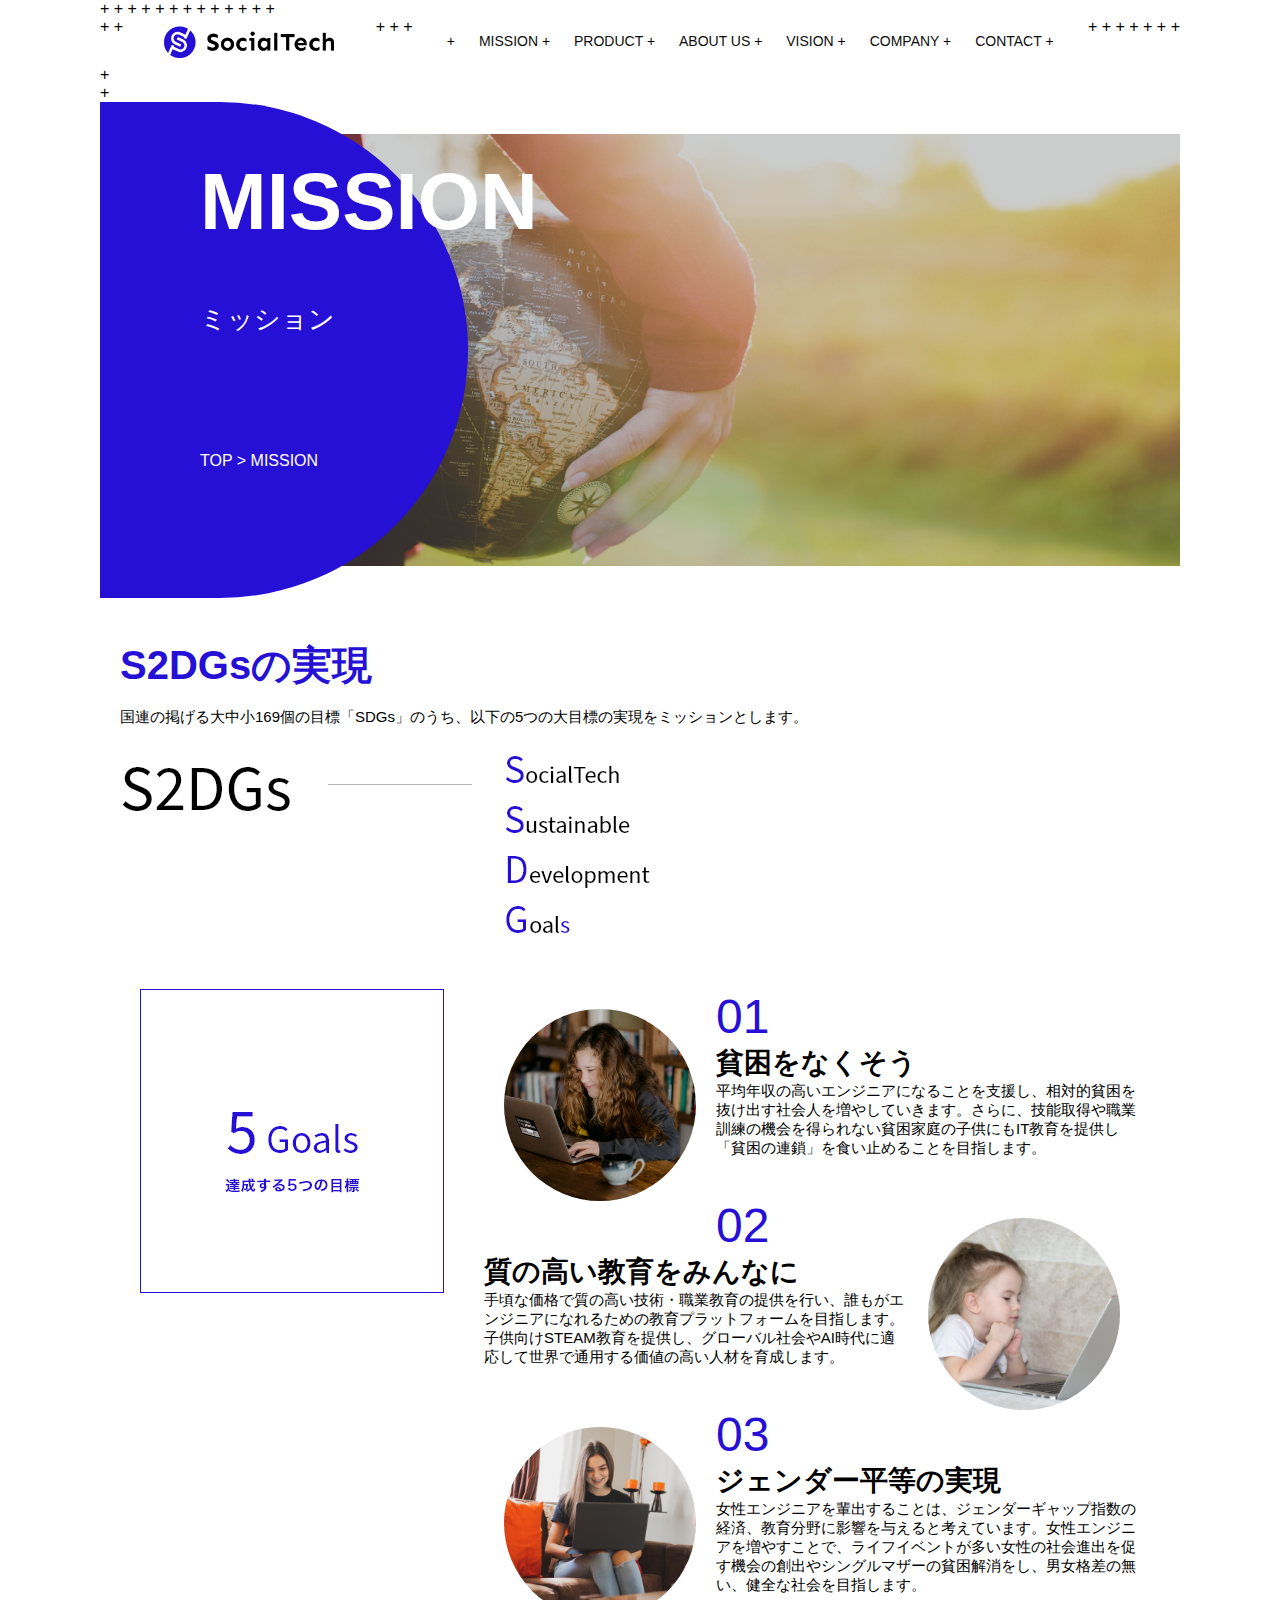
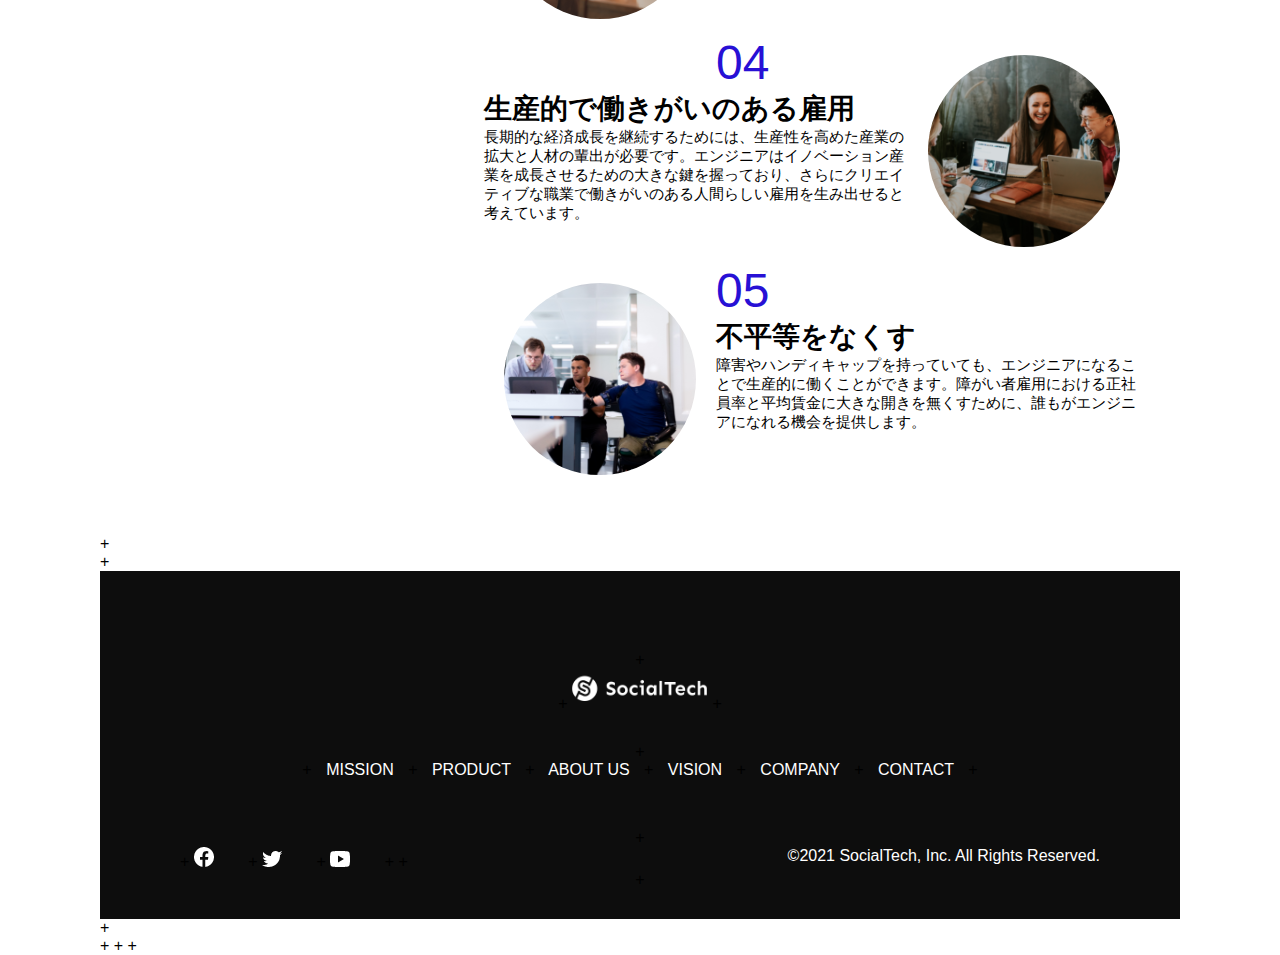
==== kadai_tutorial_output/socialtech/mission.html @ f146a535 "Add files via upload" ====
+ <!DOCTYPE html>
+ <html>
+ <head>
+   <title>SocialTech - MISSION ミッション -</title>
+   <meta charset="UTF-8">
+   <meta name="description" content="SocialTechが目指す5つの目標（S2DGs）を紹介します">
+   <meta name="viewport" content="width=device-width, initial-scale=1.0">
+   <link rel="stylesheet" href="style.css">
+ </head>
+
+ <body>
+   <!-- ヘッダー -->
+   <header>
+     <!-- ロゴ -->
+     <a href="index.html" id="logo"><img src="images/logo.png" alt="トップページに戻る"></a>
+ 
+     <!-- PC用ナビゲーション -->
+     <nav id="nav-pc">
+       <a href="mission.html">MISSION</a>
+       <a href="product.html">PRODUCT</a>
+       <a href="index.html#aboutus">ABOUT US</a>
+       <a href="index.html#vision">VISION</a>
+       <a href="index.html#company">COMPANY</a>
+       <a href="index.html#contact">CONTACT</a>
+     </nav>
+ 
+     <!-- スマホ用メニューボタン -->
+     <img id="menu-sp" src="images/button-menu.png" alt="ナビゲーションを開く" onclick="document.getElementById('nav-sp').style.display = 'block'">
+ 
+     <!-- スマホ用ナビゲーション -->
+     <nav id="nav-sp">
+       <img id="close" src="images/button-close.png" alt="ナビゲーションを閉じる" onclick="document.getElementById('nav-sp').style.display = 'none'">
+       <a id="logo-sp" href="index.html" onclick="document.getElementById('nav-sp').style.display = 'none'"><img
+           src="images/logo-sp.png" alt="トップページに戻る"></a>
+       <a class="menu" href="mission.html" onclick="document.getElementById('nav-sp').style.display = 'none'">MISSION</a>
+       <a class="menu" href="product.html" onclick="document.getElementById('nav-sp').style.display = 'none'">PRODUCT</a>
+       <a class="menu" href="index.html#aboutus" onclick="document.getElementById('nav-sp').style.display = 'none'">ABOUT
+         US</a>
+       <a class="menu" href="index.html#vision"
+         onclick="document.getElementById('nav-sp').style.display = 'none'">VISION</a>
+       <a class="menu" href="index.html#company"
+         onclick="document.getElementById('nav-sp').style.display = 'none'">COMPANY</a>
+       <a class="menu" href="index.html#contact"
+         onclick="document.getElementById('nav-sp').style.display = 'none'">CONTACT</a>
+       <div id="sns">
+         <a href="https://www.facebook.com/sejuku2013"><img src="images/button-facebook.png" alt="Facebookのリンク"></a>
+         <a href="https://twitter.com/samuraijuku"><img src="images/button-twitter.png" alt="Twitterのリンク"></a>
+         <a href="https://www.youtube.com/channel/UCCFOQO5aDK0xXam4cUQXT8g"><img src="images/button-youtube.png" alt="YouTubeのリンク"></a>
+       </div>
+     </nav>
+   </header>
+   <main>
+     <article>
    <section id="mission-main">
        <div id="mission-title">
          <h1>MISSION</h1>
          <span>ミッション</span>
          <div>TOP > MISSION</div>
        </div>
      </section>
      <section id="mission-s2dgs">
        <h2 class="mission-h2">S2DGsの実現</h2>
        <p>国連の掲げる大中小169個の目標「SDGs」のうち、以下の5つの大目標の実現をミッションとします。</p>
        <img src="images/mission/mission-s2dgs.png" alt="S2DGs">
      </section>
      <section id="mission-5goals">
        <div>
          <img id="s2dgs-image" src="images/mission/mission-5goals.png" alt="5Goals">
        </div>
        <div>
            <div>
              <img class="fivegoals-image-left" src="images/mission/mission-5goals01.png" alt="PCを操作する女の子">
              <span class="fivegoals-number">01</span>
              <h3 class="fivegoals-h3">貧困をなくそう</h3>
              <p class="fivegoals-p">
                平均年収の高いエンジニアになることを支援し、相対的貧困を抜け出す社会人を増やしていきます。さらに、技能取得や職業訓練の機会を得られない貧困家庭の子供にもIT教育を提供し「貧困の連鎖」を食い止めることを目指します。
              </p>
            </div>
    
            <div>
              <img class="fivegoals-image-right" src="images/mission/mission-5goals02.png" alt="PCを見つめる小さい女の子">
              <span class="fivegoals-number">02</span>
              <h3 class="fivegoals-h3">質の高い教育をみんなに</h3>
              <p class="fivegoals-p">
                手頃な価格で質の高い技術・職業教育の提供を行い、誰もがエンジニアになれるための教育プラットフォームを目指します。子供向けSTEAM教育を提供し、グローバル社会やAI時代に適応して世界で通用する価値の高い人材を育成します。
              </p>
            </div>
    
            <div>
              <img class="fivegoals-image-left" src="images/mission/mission-5goals03.png" alt="PCを操作する女性">
              <span class="fivegoals-number">03</span>
              <h3 class="fivegoals-h3">ジェンダー平等の実現</h3>
              <p class="fivegoals-p">
                女性エンジニアを輩出することは、ジェンダーギャップ指数の経済、教育分野に影響を与えると考えています。女性エンジニアを増やすことで、ライフイベントが多い女性の社会進出を促す機会の創出やシングルマザーの貧困解消をし、男女格差の無い、健全な社会を目指します。
              </p>
            </div>
    
            <div>
              <img class="fivegoals-image-right" src="images/mission/mission-5goals04.png" alt="笑顔で話し合う3人の男女">
              <span class="fivegoals-number">04</span>
              <h3 class="fivegoals-h3">生産的で働きがいのある雇用</h3>
              <p class="fivegoals-p">
                長期的な経済成長を継続するためには、生産性を高めた産業の拡大と人材の輩出が必要です。エンジニアはイノベーション産業を成長させるための大きな鍵を握っており、さらにクリエイティブな職業で働きがいのある人間らしい雇用を生み出せると考えています。
              </p>
            </div>
    
            <div>
              <img class="fivegoals-image-left" src="images/mission/mission-5goals05.png" alt="障害を持つ男性が生き生きと働く様子">
              <span class="fivegoals-number">05</span>
              <h3 class="fivegoals-h3">不平等をなくす</h3>
              <p class="fivegoals-p">
                障害やハンディキャップを持っていても、エンジニアになることで生産的に働くことができます。障がい者雇用における正社員率と平均賃金に大きな開きを無くすために、誰もがエンジニアになれる機会を提供します。
              </p>
            </div>
          </div>
      </section>
+     </article>
+     <footer>
+       <div id="footer-logo">
+         <img src="images/logo-sp.png" alt="SocialTech">
+       </div>
+       <div id="footer-link">
+         <a href="mission.html">MISSION</a>
+         <a href="product.html">PRODUCT</a>
+         <a href="index.html#aboutus">ABOUT US</a>
+         <a href="index.html#vision">VISION</a>
+         <a href="index.html#company">COMPANY</a>
+         <a href="index.html#contact">CONTACT</a>
+       </div>
+       <div id="sns-footer">
+         <a href="https://www.facebook.com/sejuku2013"><img src="images/button-facebook.png" alt="Facebookのリンク"></a>
+         <a href="https://twitter.com/samuraijuku"><img src="images/button-twitter.png" alt="Twitterのリンク"></a>
+         <a href="https://www.youtube.com/channel/UCCFOQO5aDK0xXam4cUQXT8g"><img src="images/button-youtube.png" alt="YouTubeのリンク"></a>
+         <span id="copyright">&copy;2021 SocialTech, Inc. All Rights Reserved. </span>
+       </div>
+     </footer>
+   </main>
+ </body>
+
+ </html>
---- kadai_tutorial_output/socialtech/style.css ----
body {
    font-family: "Source Sans Pro", "Hiragino Kaku Gothic ProN", Meiryo, Arial, sans-serif;
}

p {
    font-size: 15px;
}

/*================
PC用のスタイル
=================*/
@media screen and (min-width: 768px) {
    /* 横幅設定 */
body {
    max-width: 1080px;
    min-width: 960px;
    margin: 0 auto 0 auto;
  }
  
  /* ヘッダー */
  header {
    display: flex;
    justify-content: space-between;
  }
  
  /* ナビゲーションのレイアウト */
  #nav-pc {
    font-size: 14px;
    padding-top: 15px;
  }
  
  /* ナビゲーションのリンクの装飾設定 */
  #nav-pc > a {
    text-decoration: none;
    margin-left: 20px;
  }
  #nav-pc > a:link {
    color: #0d0d0d;
  }
  #nav-pc > a:visited {
    color: #0d0d0d;
  }
  #nav-pc > a:hover {
    color: #0d0d0d;
    text-decoration: underline;
  }
  #nav-pc > a:active {
    color: #0d0d0d;
  }

  /* スマホ用ナビを非表示 */
  #nav-sp,
  #menu-sp {
    display: none;
  }
  
  /* メインビジュアル */
  #main-visual {
    position: relative;
    height: 400px;
  }
  
  #main-message {
    position: absolute;
    top: 0;
    left: 0;
    background-color: #2710d5;
    color: #ffffff;
    border-radius: 0 0 476px 0;
    max-width: 620px;
    height: 100%;
    width: 100%;
    z-index: 11;
  }
  
  #main-message > h1 {
    font-size: 60px;
    font-weight: bold;
    margin: 100px 0 0 50px;
  }
  
  #main-message > p {
    font-size: 28px;
    margin: 0 0 0 50px;
  }
  
    #main-visual > img {
      max-width: 620px;
      border-radius: 476px 0 0 0;
      position: absolute;
      top: 0;
      right: 0;
      z-index: 10;
    }

    /*見出し*/
h2 {
    margin: 40px 0 0 0;
  }
  
  h2::after {
    content: url("images/line.png");
    margin-left: 10px;
  }
  
  h3 {
    font-size: 27px;
  }
  
  /* ミッション */
  #mission {
    margin: 80px auto 80px auto;
    width: 100%;
  }
  
  #mission-flex {
    width: 100%;
    display: flex;
  }
  
    #mission-flex > div {
      width: 50%;
      margin: 20px;
    }
    
    #mission-photo {
      width: 100%;
    }
    
    #s2dgs {
      margin-top: 50px;
      width: 100%;
    }

    /* プロダクト */
  #product {
    background-color: #fafafa;
    margin: 80px 0 80px 0;
    padding: 10px 40px 0px 40px;
  }
  
  /* 外枠 */
  #product > div {
    margin-top: 40px;
    display: flex;
  }
  
  /* 左のカラム */
  #product-left {
    width: 50%;
    margin-right: 20px;
  }
  
  /* 右のカラム */
  #product-right {
    width: 50%;
    margin-left: 20px;
    margin-top: 80px;
  }
  
  /* 画像＋説明の枠 */
  #product-left > div {
    position: relative;
    height: 480px;
    margin-right: 20px;
  }
  #product-right > div {
    position: relative;
    height: 480px;
    margin-left: 20px;
  }

  /* 画像*/
.product-photo {
    width: 100%;
  }
  
    /* 説明文の枠 */
    .product-explain {
      background-color: #ffffff;
      position: absolute;
      left: 0;
      top: 280px;
      margin: 0 40px 0 40px;
      padding: 20px;
      box-shadow: 5px 5px 10px rgba(0, 0, 0, 0.05);
    }
    
    /* 説明文の英語 */
    .product-explain > span {
      color: #2710d5;
      font-weight: bold;
      font-size: 16px;
      margin: 0;
    }
    
    /* 説明文の見出し */
    .product-explain > h3 {
      font-size: 20px;
      margin: 5px 0 5px 0;
    }
    
    /* 説明文 */
    .product-explain > p {
      font-size: 14px;
      margin: 0;
    }
    
    /* 「もっとみる」ボタン */
    #product-more {
      margin: 0 auto -42px auto;
    }

    /* ABOUT US */
  #aboutus {
    margin: 80px auto 80px auto;
  }
  
  /* 3つの組織文化と画像を入れる枠 */
  #aboutus > div {
    display: flex;
  }

    /* 画像 */
  .culture-img {
    width: 100%;
    align-self: flex-start;
  }
  
  .culture-img2 {
    margin-top: 50px;
    width: 100%;
  }

    /* 3つの組織文化の表 */
.culture-table {
    margin-right: 50px;
  }
  
    /* 番号 */
    .culture-num {
      font-size: 80px;
      color: #2710d5;
      margin: 0 20px 0 0;
    }
    
    /* 組織文化英語 */
    .culture-en {
      color: #2710d5;
      font-weight: bold;
      font-size: 24px;
      display: block;
    }
    
    /* 組織文化日本語 */
    .culture-jp {
      font-size: 28px;
      font-weight: bold;
    }
    
    /* 説明文 */
    .culture-description {
      margin: 0;
    }

    /* ビジョン */
  #vision {
    margin: 80px auto 80px auto;
  }
  
  /* セクション内の外枠 */
  #vision > div {
    width: 100%;
    display: flex;
    justify-content: space-between;
    flex-wrap: wrap;
  }
  
  /* 7つの行動指針の枠 */
  .vision-box {
    width: 300px;
    height: 300px;
    margin-bottom: 30px;
    position: relative;
  }

  .vision-box > img {
    width: 100%;
    height: auto;
    position: absolute;
    top: 0;
    left: 0;
    z-index: 30;
  }
  
  .vision-box > span {
    position: absolute;
    top: 0;
    left: 0;
    z-index: 31;
    margin-right: 20px;
  }
  
  .vision-box > span > h4 {
    color: #2710d5;
    font-size: 19px;
    margin: 80px 0 0 0;
  }
  
  .vision-box > span > h4::first-letter {
    font-size: 40px;
  }
  
  .vision-box > span > h5 {
    font-size: 20px;
    margin: 0 0 0 0;
  }
  
  .vision-box > span > p {
    margin: 10px 0 0 0;
  }

  /* 会社概要 */
#company {
    margin: 80px auto 80px auto;
  }
  
    #company-table {
      width: 100%;
    }
   
    .tableheader {
      text-align: left;
      padding: 20px;
      border-bottom-color: #2710d5;
      border-bottom-width: 1px;
      border-bottom-style: solid;
      width: 100px;
    }
   
    .tableheader-first {
      text-align: left;
      padding: 20px;
      border-bottom-color: #2710d5;
      border-bottom-width: 1px;
      border-bottom-style: solid;
      border-top-color: #2710d5;
      border-top-width: 1px;
      border-top-style: solid;
      width: 100px;
    }
   
    .cell {
      padding: 30px;
      border-bottom-color: #ececec;
      border-bottom-width: 1px;
      border-bottom-style: solid;
    }
   
    .cell-first {
      padding: 30px;
      border-bottom-color: #ececec;
      border-bottom-width: 1px;
      border-bottom-style: solid;
      border-top-color: #ececec;
      border-top-width: 1px;
      border-top-style: solid;
    }

    #company > iframe {
        width: 100%;
        height: 368px;
        margin-top: 40px;
      }

        /* お問い合わせ */
#contact {
    margin: 80px auto 80px auto;
  }
  
  /* 外枠 */
  #contact > form > div {
    display: flex;
    flex-direction: row;
    flex-wrap: wrap;
    padding-bottom: 30px;
  }
  
  /* 左列の見出し */
  .contact-heading {
    width: 240px;
    align-self: center;
  }
  /* 見出しのラベル */
  .contact-label {
    font-weight: bold;
  }
  /* 必須 */
  .contact-span {
    color: #ce2222;
    margin: 0 0 0 20px;
    font-weight: bold;
  }
  
  /* テキストボックス */
  .contact-textbox {
    border-top: 0;
    border-left: 0;
    border-right: 0;
    border-bottom-width: 1px;
    border-bottom-color: #707070;
    border-bottom-style: solid;
    background-color: #fafafa;
    width: 400px;
    height: 56px;
  }
  /* お問い合わせ内容のテキストエリア */
  .contact-textarea {
    border-top: 0;
    border-left: 0;
    border-right: 0;
    border-bottom-width: 1px;
    border-bottom-color: #707070;
    border-bottom-style: solid;
    background-color: #fafafa;
    width: 400px;
    height: 200px;
  }
  
    /* 個人情報の取り扱い */
    details {
      width: 700px;
    }
    details > div {
      background-color: #fafafa;
      padding: 20px;
    } 
    details > div > span {
      font-weight: bold;
    }
  
    /* フッター */
footer {
    background-color: #0d0d0d;
    text-align: center;
    padding: 80px 80px 30px 80px;
  }
  
  #footer-logo {
    margin-bottom: 30px;
  }
  
  #footer-link {
    margin-bottom: 50px;
  }
  #footer-link > a {
    text-decoration: none;
    margin: 10px;
  }
  #footer-link > a:link {
    color: #ffffff;
  }
  #footer-link > a:visited {
    color: #ffffff;
  }
  #footer-link > a:hover {
    color: #ffffff;
    text-decoration: underline;
  }
  #footer-link > a:active {
    color: #ffffff;
  }
  
    #sns-footer {
      text-align: left;
      width: 100%;
    }
   
    #sns-footer > a {
      margin-right: 30px;
    }
    
    #copyright {
      color: #ffffff;
      float: right;
    }

    /* mission.html用スタイル */
   /* ミッションのメインビジュアル */
   #mission-main {
    height: 496px;
    width: 100%;
    background-image: url("images/mission/mission-main.png");
    background-repeat: no-repeat;
    background-position-y: center;
  }

  #mission-title {
    background-color: #2710d5;
    width: 368px;
    color: #ffffff;
    height: 496px;
    border-radius: 0 248px 248px 0;
    position: relative;
  }

  #mission-title > h1 {
    position: absolute;
    top: 0;
    left: 100px;
    font-size: 80px;
  }

  #mission-title > span {
    position: absolute;
    top: 200px;
    left: 100px;
    font-size: 26px;
  }

  #mission-title > div {
    position: absolute;
    top: 350px;
    left: 100px;
    font-size: 16px;
  }

  #mission-s2dgs {
    width: 100%;
    margin: 20px;
  }

  .mission-h2 {
    color: #2710d5;
    font-size: 40px;
  }

  .mission-h2::after {
    content: none;
  }

  #mission-5goals {
    margin: 20px;
    display: flex;
  }

  #mission-5goals > div {
    flex-grow: 1;
    padding: 20px;
  }

  #mission-5goals > div > div {
    margin-bottom: 40px;
  }

  .fivegoals-image-right {
    float: right;
    margin: 20px;
  }

  .fivegoals-image-left {
    float: left;
    margin: 20px;
  }

  .fivegoals-number {
    color: #2710d5;
    font-size: 48px;
    margin: 0;
  }

  .fivegoals-h3 {
    font-size: 28px;
    margin: 0;
  }

  .fivegoals-p {
    margin: 0;
  }

   /* プロダクトページ */
   #product-main {
    height: 496px;
    width: 100%;
    background-image: url("images/product/product-main.png");
    background-repeat: no-repeat;
    background-position-y: center;
  }

  #product-title {
    background-color: #2710d5;
    width: 368px;
    color: #ffffff;
    height: 496px;
    border-radius: 0 248px 248px 0;
    position: relative;
  }
  #product-title > h1 {
    position: absolute;
    top: 0;
    left: 100px;
    font-size: 80px;
  }

  #product-title > span {
    position: absolute;
    top: 200px;
    left: 100px;
    font-size: 26px;
  }

  #product-title > div {
    position: absolute;
    top: 350px;
    left: 100px;
    font-size: 16px;

    /* セクション1 */
   .product-section1 {
    position: relative;
    margin: 20px;
    height: 340px;
  }

  .product-section1 > img {
    position: absolute;
    top: 0;
    left: 0;
    width: 450px;
    margin: 0 40px 30px 0;
    border-radius: 0 432px 0 0;
  }

  .product-section1 > div {
    position: absolute;
    top: 0;
    left: 480px;
  }

  /* セクション2 */
  .product-section2 {
    position: relative;
    margin: 20px;
    height: 340px;
  }

  .product-section2 > img {
    position: absolute;
    top: 0;
    right: 0;
    width: 450px;
    margin: 0 0 30px 40px;
    border-radius: 432px 0 0 0;
  }

  .product-section2 > div {
    width: 500px;
    position: absolute;
    top: 0;
    left: 0;
  }

  .product-h2 {
    color: #2710d5;
    font-size: 24px;
    margin: 0;
  }

  .product-h3 {
    font-size: 28px;
    margin: 0;
  }
}

/*====================
スマートフォン用のスタイル
=====================*/
@media screen and (max-width: 767px) {
    body {
      min-width: 375px;
      margin: 0;
    }
  
    /* PC用ナビゲーション非表示 */
    #nav-pc {
      display: none;
    }
  
    /* ハンバーガーメニュー */
    #menu-sp {
      float: right;
      padding: 0;
    }
  
    /* スマホ用ナビゲーションの表示切替 */
    /* 初期状態、レイアウトと非表示設定 */
    #nav-sp {
      background-color: #2710d5;
      position: absolute;
      left: 0;
      top: 0;
      height: 100%;
      width: 100%;
      display: none;
      z-index: 100;
    }
  
    /* ×ボタン */
    #close {
      position: absolute;
      top: 20px;
      right: 20px;
    }
  
    /* ナビゲーションメニュー用ロゴ */
    #logo-sp {
      margin: 80px 0 30px 20px;
    }
  
    /* ナビゲーションのリンクの装飾設定 */
    #nav-sp > a {
      display: block;
    }
  
    #nav-sp > a:link {
      color: #ffffff;
    }
    #nav-sp > a:visited {
      color: #ffffff;
    }
    #nav-sp > a:hover {
      color: #ffffff;
      text-decoration: underline;
    }
    #nav-sp > a:active {
      color: #ffffff;
    }
    #nav-sp > .menu {
      text-decoration: none;
      display: block;
      margin: 0 20px 0 20px;
      height: 44px;
      font-size: 16px;
      background-image: url("images/arrow.png");
      background-repeat: no-repeat;
      background-position: right top;
    }
     #sns {
       position: absolute;
       bottom: 20px;
       left: 20px;
     }
     #sns > a {
       margin-right: 30px;
     }

      /* メインビジュアル */
   #main-visual {
    position: relative;
    height: 470px;
    width: 100%;
    overflow: hidden;
  }
  #main-visual > div {
    position: absolute;
    top: 0;
    left: 0;
    background-color: #2710d5;
    color: white;
    border-radius: 0 0 476px 0;
    text-align: center;
    height: 280px;
    width: 100%;
    z-index: 11;
  }
  #main-visual > div > h1 {
    font-size: 28px;
    margin: 90px 0 0 0;
  }

  #main-visual > div > p {
    margin: 0;
  }

  #main-visual > img {
    width: 100%;
    border-radius: 476px 0 0 0;
    z-index: 10;
    position: absolute;
    bottom: 0;
    right: 0;
  }

  /* 見出し */
  h2::after {
    content: url("images/line.png");
    margin-left: 10px;
  }

  h3 {
    font-size: 24px;
    margin: 10px 0 0 0;
  }

     /* ミッション */
     #mission {
        margin: 20px;
      }
    
      #mission-photo {
        width: 100%;
      }
    
      #s2dgs {
        width: 100%;
      }   

       /* プロダクト */
  #product {
    background-color: #fafafa;
    margin: 80px auto 0px auto;
    max-width: 980px;
    padding-top: 10px;
  }

  #product h2 {
      margin-left: 20px;
  }
  /* 外枠 */
  /* 左右のカラム　スマホでは縦並び */
  #product-left,
  #product-right {
    margin-right: 20px;
    margin-left: 20px;
  }

  /* 画像＋説明の枠 */
  #product-left > div,
  #product-right > div {
    position: relative;
    height: 540px;
  }

  /* 説明文の枠 */
  .product-explain {
    background-color: #ffffff;
    position: absolute;
    left: 0;
    bottom: 50px;
    padding: 20px;
    box-shadow: 5px 5px 10px rgba(0, 0, 0, 0.05);
  }

  .product-explain > span {
    color: #2710d5;
    font-weight: bold;
    font-size: 16px;
    margin: 0px;
  }

  .product-explain > h3 {
    margin: 10px 0 10px 0;
  }

  /* 画像 */
  .product-photo {
    width: 100%;
  }

  #product-more > img {
    margin: 0 0 -42px 20px;
  }

   /* ABOUT US */
   #aboutus {
     margin: 80px 20px 80px 20px;
   }
 
   #aboutus > div {
     display: flex;
     flex-direction: column;
   }
 
   .culture-table {
     width: 100%;
     padding-right: 20px;
     order: 2;
   }
   .culture-img {
     width: 100%;
     order: 1;
   }
 
   .culture-img2 {
     width: 100%;
   }

   .culture-num {
    font-size: 80px;
    color: #2710d5;
  }

  .culture-en {
    color: #2710d5;
    font-weight: bold;
    font-size: 24px;
    display: block;
  }

  .culture-jp {
    display: block;
  }

  .culture-description {
    margin: 0;
  }

  /* ビジョン */
  #vision {
    margin: 80px 20px 80px 20px;
  }

  .vision-box {
    width: 300px;
    height: 300px;
    margin-bottom: 30px;
    position: relative;
  }

  .vision-box > img {
    width: 100%;
    height: auto;
    position: absolute;
    top: 0;
    left: 0;
    z-index: 30;
  }

  .vision-box > span {
    position: absolute;
    top: 0;
    left: 0;
    z-index: 31;
    margin-right: 20px;
  }

  .vision-box > span > h4 {
    color: #2710d5;
    font-size: 19px;
    margin: 60px 0 0 0;
  }

  .vision-box > span > h5 {
    font-size: 20px;
    margin: 0 0 0 0;
  }
  .vision-box > span > p {
    margin: 10px 0 0 0;
  }

   /* 会社概要 */
   #company {
     margin: 0 20px 0 20px;
   }
 
   #company > h3 {
     margin-bottom: 20px;
   }

   #company > table {
    width: 100%;
  }

  .tableheader-first {
    text-align: left;
    padding: 20px;
    border-bottom-color: #2710d5;
    border-bottom-width: 1px;
    border-bottom-style: solid;
    border-top-color: #2710d5;
    border-top-width: 1px;
    border-top-style: solid;
    width: 50px;
  }
  .tableheader {
    text-align: left;
    padding: 20px;
    border-bottom-color: #2710d5;
    border-bottom-width: 1px;
    border-bottom-style: solid;
    width: 50px;
  }

  .cell {
    padding: 20px;
    border-bottom-color: #ececec;
    border-bottom-width: 1px;
    border-bottom-style: solid;
  }
  .cell-first {
    padding: 20px;
    border-bottom-color: #ececec;
    border-bottom-width: 1px;
    border-bottom-style: solid;
    border-top-color: #ececec;
    border-top-width: 1px;
    border-top-style: solid;
  }

  #company > iframe {
    width: 100%;
    height: 240px;
    margin: 40px 0 0 0;
  }

  /* お問い合わせ */
  #contact {
    margin: 80px 20px 80px 20px;
  }

  #contact > h3 {
    margin-bottom: 20px;
  }

  #contact > form > div {
    margin-bottom: 20px;
  }

  .contact-heading {
    margin-bottom: 20px;
  }

   /* ラベル */
   .contact-label {
     font-weight: bold;
   }
 
   /* 必須 */
   .contact-span {
     color: #ce2222;
     margin: 0 0 0 20px;
     font-weight: bold;
   }
 
   .contact-textbox {
     height: 56px;
     border-top: 0;
     border-left: 0;
     border-right: 0;
     background-color: #fafafa;
     border-bottom-color: #707070;
     border-bottom-width: 1px;
     border-style: solid;
     min-width: 300px;
     width: 100%;
   }
 
   .contact-textarea {
     height: 150px;
     border-top: 0;
     border-left: 0;
     border-right: 0;
     background-color: #fafafa;
     width: 100%;
   }
 
   .radiobutton {
     margin-bottom: 20px;
   }
 
   .radiobutton + label::after {
     content: "\A";
     white-space: pre;
   }

   /* フッター */
  footer {
    background-color: #0d0d0d;
    padding: 30px 20px 50px 20px;
  }

  #footer-logo {
    margin-bottom: 30px;
  }

  #footer-link {
    margin-bottom: 50px;
  }
  #footer-link > a {
      text-decoration: none;
      margin: 0 20px 30px 0;
      display: block;
      background-image: url("images/arrow.png");
      background-repeat: no-repeat;
      background-position: right top;
  }
  #footer-link > a:link {
      color: #ffffff;
  }
  #footer-link > a:visited {
      color: #ffffff;
  }
  #footer-link > a:hover {
      color: #ffffff;
      text-decoration: underline;
  }
  #footer-link > a:active {
      color: #ffffff;
  }

   #sns-footer > a {
       margin-right: 30px;
   }
 
   #copyright {
       font-size: 12px;
       display: block;
       margin-top: 30px;
       color: #ffffff;
   }

   /* mission.html用スタイル */
   /* ミッションのメインビジュアル */
   #mission-main {
    height: 256px;
    width: 100%;
    background-image: url("images/mission/mission-main.png");
    background-repeat: no-repeat;
    background-position-y: center;
    background-size: auto 208px;
  }

  #mission-title {
    background-color: #2710d5;
    width: 136px;
    color: #ffffff;
    height: 256px;
    border-radius: 0 248px 248px 0;
    position: relative;
  }
  #mission-title > h1 {
    position: absolute;
    top: 0;
    left: 20px;
    font-size: 40px;
  }

  #mission-title > span {
    position: absolute;
    top: 110px;
    left: 20px;
    font-size: 18px;
  }

  #mission-title > div {
    position: absolute;
    top: 180px;
    left: 20px;
    font-size: 13px;
  }

  /* ミッションページ　S2DGSの設定 */
  #mission-s2dgs {
    margin: 20px;
  }

  .mission-h2 {
    color: #2710d5;
    font-size: 38px;
    margin: 0px;
  }

  .mission-h2::after {
    content: none;
  }

  #mission-s2dgs > img {
    width: 100%;
  }

  /* ミッションページ　5Goalsの設定 */
  #mission-5goals {
    margin: 20px;
  }

  #mission-5goals > div > div {
    margin-bottom: 40px;
  }

  #s2dgs-image {
    width: 100%;
  }
  .fivegoals-image-right {
    margin: 20px auto 20px auto;
    display: block;
  }

  .fivegoals-image-left {
    margin: 20px auto 20px auto;
    display: block;
  }

  .fivegoals-number {
    color: #2710d5;
    font-size: 48px;
    margin: 0;
  }

  .fivegoals-h3 {
    font-size: 28px;
    margin: 0;
  }
  .fivegoals-p {
    margin: 0;
  }

  /* プロダクトページ */
  #product-main {
    height: 256px;
    width: 100%;
    background-image: url("images/product/product-main.png");
    background-repeat: no-repeat;
    background-position-y: center;
    background-size: auto 208px;
  }
  #product-title {
    background-color: #2710d5;
    width: 136px;
    color: #ffffff;
    height: 256px;
    border-radius: 0 248px 248px 0;
    position: relative;
  }
  #product-title > h1 {
    position: absolute;
    top: 0;
    left: 20px;
    font-size: 40px;
  }
  #product-title > span {
    position: absolute;
    top: 110px;
    left: 20px;
    font-size: 18px;
  }
  #product-title > div {
    position: absolute;
    top: 180px;
    left: 20px;
    font-size: 13px;
  }

   .product-section1 {
     margin: 20px;
   }
 
   .product-section1 > img {
     width: 100%;
     border-radius: 0 300px 0 0;
   }
   
   .product-section2 {
     margin: 20px;
     display: flex;
     flex-direction: column;
   }
 
   .product-section2 > img {
     order: 1;
     width: 100%;
     border-radius: 300px 0 0 0;
   }
 
   .product-section2 > div {
     order: 2;
   }
 
   .product-h2 {
     color: #2710d5;
     font-size: 24px;
     margin: 0;
   }
 
   .product-h3 {
     font-size: 28px;
     margin: 0;
   }
}
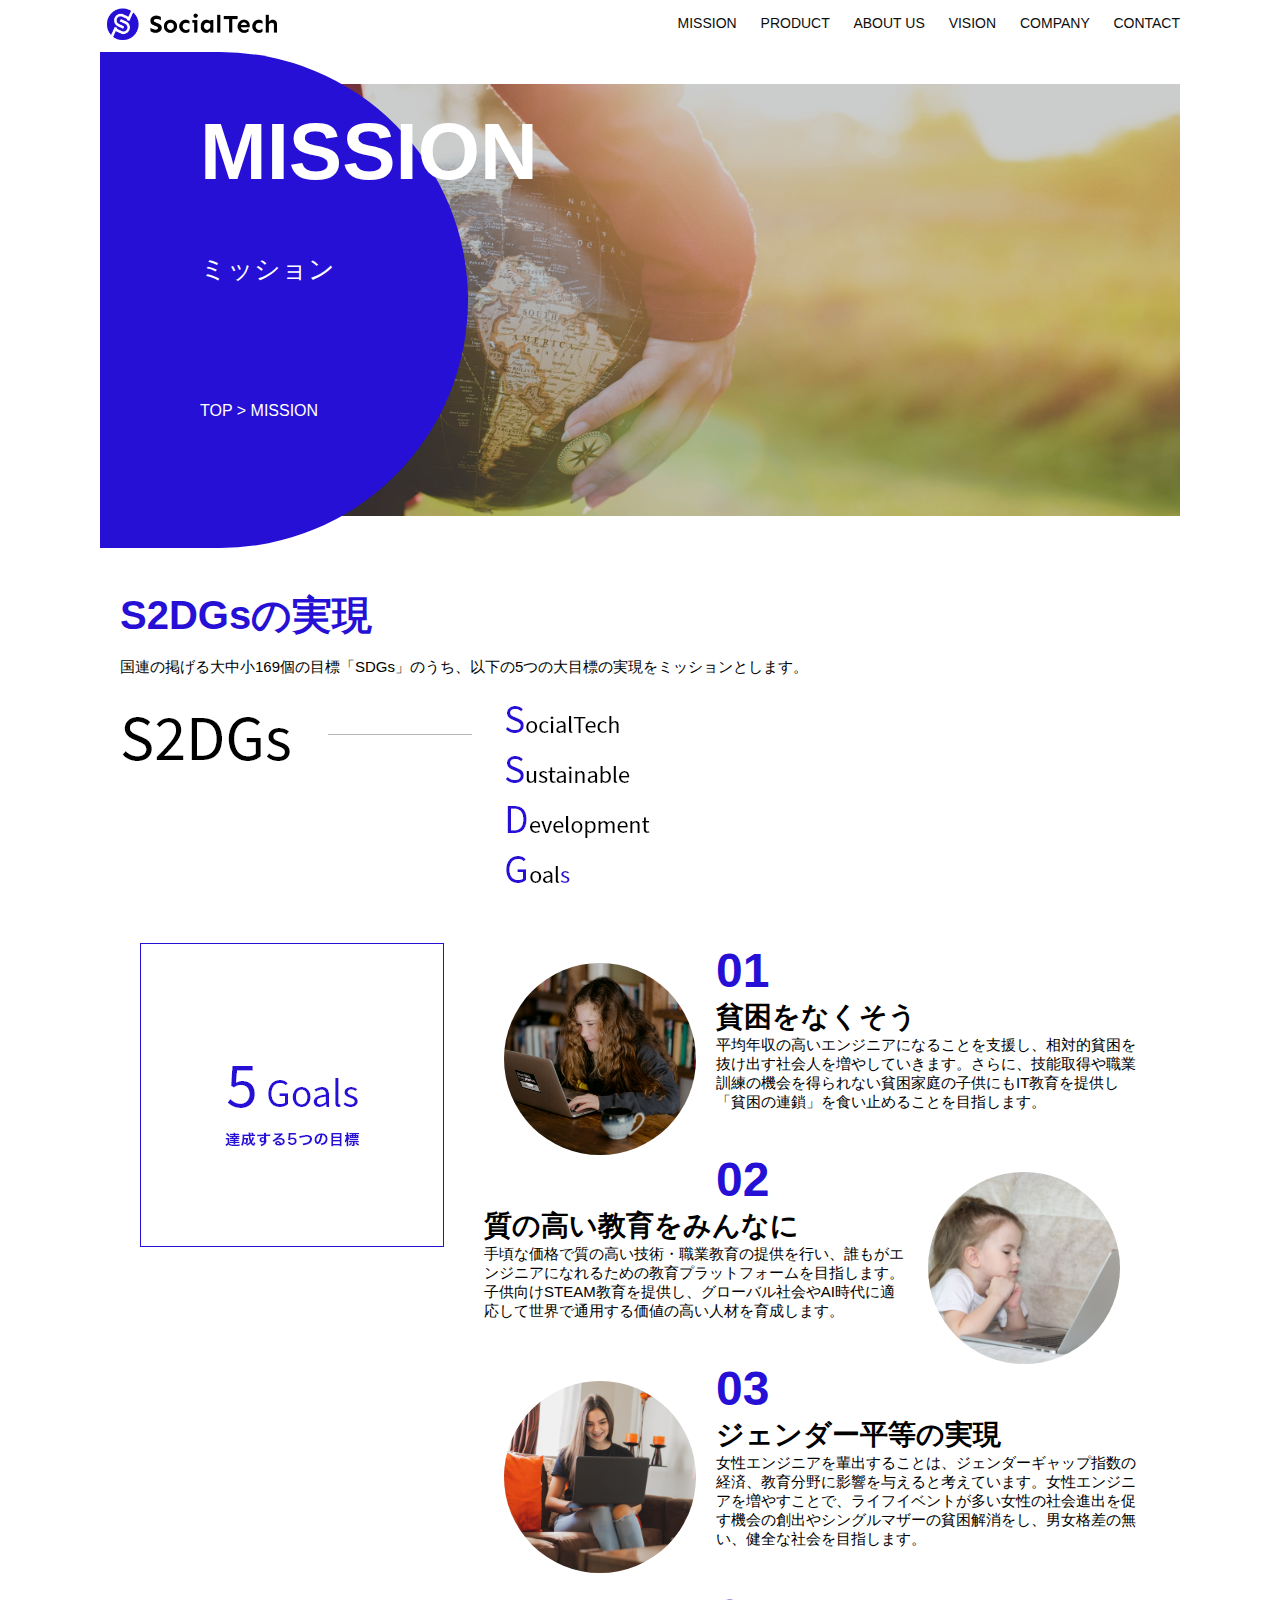
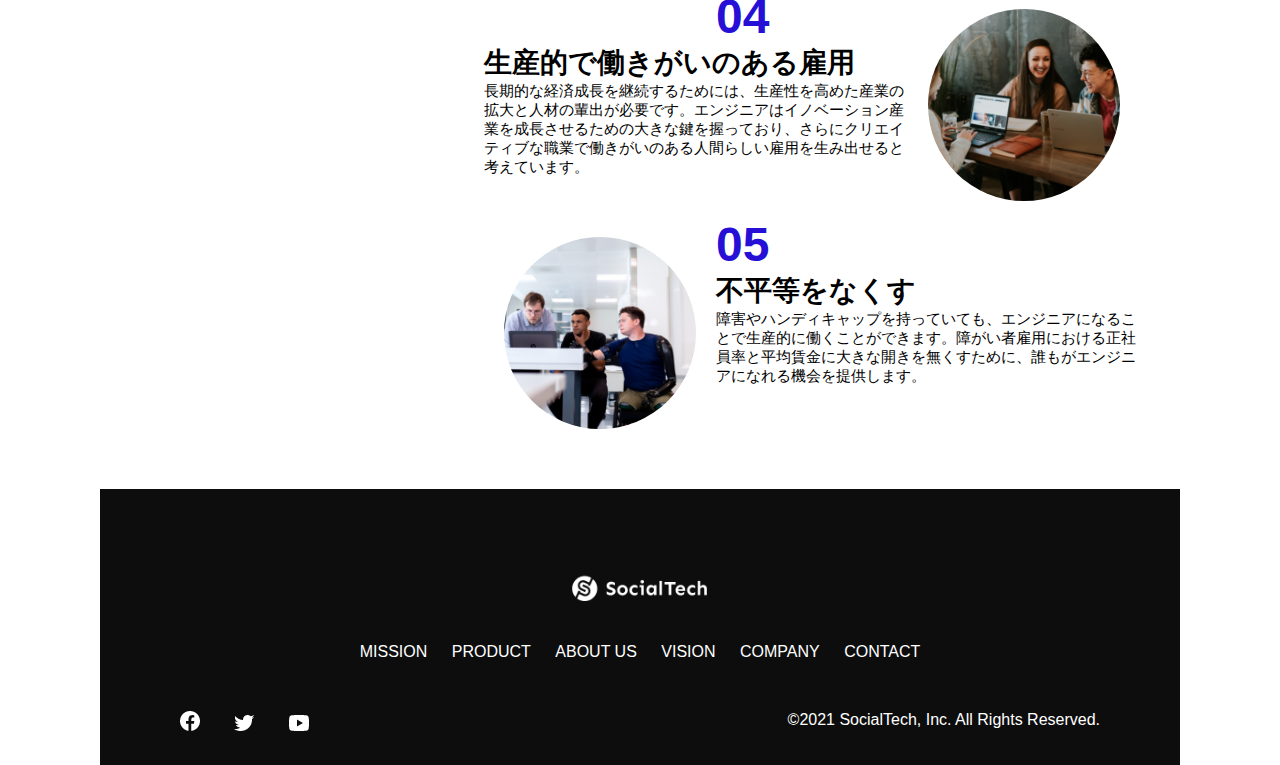
==== commit c8c18bb8: "Add files via upload" ====
--- a/kadai_tutorial_output/socialtech/mission.html
+++ b/kadai_tutorial_output/socialtech/mission.html
@@ -1,56 +1,56 @@
-+ <!DOCTYPE html>
-+ <html>
-+ <head>
-+   <title>SocialTech - MISSION ミッション -</title>
-+   <meta charset="UTF-8">
-+   <meta name="description" content="SocialTechが目指す5つの目標（S2DGs）を紹介します">
-+   <meta name="viewport" content="width=device-width, initial-scale=1.0">
-+   <link rel="stylesheet" href="style.css">
-+ </head>
-+
-+ <body>
-+   <!-- ヘッダー -->
-+   <header>
-+     <!-- ロゴ -->
-+     <a href="index.html" id="logo"><img src="images/logo.png" alt="トップページに戻る"></a>
-+ 
-+     <!-- PC用ナビゲーション -->
-+     <nav id="nav-pc">
-+       <a href="mission.html">MISSION</a>
-+       <a href="product.html">PRODUCT</a>
-+       <a href="index.html#aboutus">ABOUT US</a>
-+       <a href="index.html#vision">VISION</a>
-+       <a href="index.html#company">COMPANY</a>
-+       <a href="index.html#contact">CONTACT</a>
-+     </nav>
-+ 
-+     <!-- スマホ用メニューボタン -->
-+     <img id="menu-sp" src="images/button-menu.png" alt="ナビゲーションを開く" onclick="document.getElementById('nav-sp').style.display = 'block'">
-+ 
-+     <!-- スマホ用ナビゲーション -->
-+     <nav id="nav-sp">
-+       <img id="close" src="images/button-close.png" alt="ナビゲーションを閉じる" onclick="document.getElementById('nav-sp').style.display = 'none'">
-+       <a id="logo-sp" href="index.html" onclick="document.getElementById('nav-sp').style.display = 'none'"><img
-+           src="images/logo-sp.png" alt="トップページに戻る"></a>
-+       <a class="menu" href="mission.html" onclick="document.getElementById('nav-sp').style.display = 'none'">MISSION</a>
-+       <a class="menu" href="product.html" onclick="document.getElementById('nav-sp').style.display = 'none'">PRODUCT</a>
-+       <a class="menu" href="index.html#aboutus" onclick="document.getElementById('nav-sp').style.display = 'none'">ABOUT
-+         US</a>
-+       <a class="menu" href="index.html#vision"
-+         onclick="document.getElementById('nav-sp').style.display = 'none'">VISION</a>
-+       <a class="menu" href="index.html#company"
-+         onclick="document.getElementById('nav-sp').style.display = 'none'">COMPANY</a>
-+       <a class="menu" href="index.html#contact"
-+         onclick="document.getElementById('nav-sp').style.display = 'none'">CONTACT</a>
-+       <div id="sns">
-+         <a href="https://www.facebook.com/sejuku2013"><img src="images/button-facebook.png" alt="Facebookのリンク"></a>
-+         <a href="https://twitter.com/samuraijuku"><img src="images/button-twitter.png" alt="Twitterのリンク"></a>
-+         <a href="https://www.youtube.com/channel/UCCFOQO5aDK0xXam4cUQXT8g"><img src="images/button-youtube.png" alt="YouTubeのリンク"></a>
-+       </div>
-+     </nav>
-+   </header>
-+   <main>
-+     <article>
+ <!DOCTYPE html>
+ <html>
+ <head>
+   <title>SocialTech - MISSION ミッション -</title>
+   <meta charset="UTF-8">
+   <meta name="description" content="SocialTechが目指す5つの目標（S2DGs）を紹介します">
+   <meta name="viewport" content="width=device-width, initial-scale=1.0">
+   <link rel="stylesheet" href="style.css">
+ </head>
+
+ <body>
+  <!-- ヘッダー -->
+   <header>
+     <!-- ロゴ -->
+     <a href="index.html" id="logo"><img src="images/logo.png" alt="トップページに戻る"></a>
+ 
+     <!-- PC用ナビゲーション -->
+     <nav id="nav-pc">
+       <a href="mission.html">MISSION</a>
+       <a href="product.html">PRODUCT</a>
+       <a href="index.html#aboutus">ABOUT US</a>
+       <a href="index.html#vision">VISION</a>
+       <a href="index.html#company">COMPANY</a>
+       <a href="index.html#contact">CONTACT</a>
+     </nav>
+ 
+     <!-- スマホ用メニューボタン -->
+     <img id="menu-sp" src="images/button-menu.png" alt="ナビゲーションを開く" onclick="document.getElementById('nav-sp').style.display = 'block'">
+ 
+     <!-- スマホ用ナビゲーション -->
+     <nav id="nav-sp">
+       <img id="close" src="images/button-close.png" alt="ナビゲーションを閉じる" onclick="document.getElementById('nav-sp').style.display = 'none'">
+       <a id="logo-sp" href="index.html" onclick="document.getElementById('nav-sp').style.display = 'none'"><img
+           src="images/logo-sp.png" alt="トップページに戻る"></a>
+       <a class="menu" href="mission.html" onclick="document.getElementById('nav-sp').style.display = 'none'">MISSION</a>
+       <a class="menu" href="product.html" onclick="document.getElementById('nav-sp').style.display = 'none'">PRODUCT</a>
+       <a class="menu" href="index.html#aboutus" onclick="document.getElementById('nav-sp').style.display = 'none'">ABOUT
+         US</a>
+       <a class="menu" href="index.html#vision"
+         onclick="document.getElementById('nav-sp').style.display = 'none'">VISION</a>
+       <a class="menu" href="index.html#company"
+         onclick="document.getElementById('nav-sp').style.display = 'none'">COMPANY</a>
+       <a class="menu" href="index.html#contact"
+         onclick="document.getElementById('nav-sp').style.display = 'none'">CONTACT</a>
+       <div id="sns">
+         <a href="https://www.facebook.com/sejuku2013"><img src="images/button-facebook.png" alt="Facebookのリンク"></a>
+         <a href="https://twitter.com/samuraijuku"><img src="images/button-twitter.png" alt="Twitterのリンク"></a>
+         <a href="https://www.youtube.com/channel/UCCFOQO5aDK0xXam4cUQXT8g"><img src="images/button-youtube.png" alt="YouTubeのリンク"></a>
+       </div>
+     </nav>
+   </header>
+   <main>
+     <article>
     <section id="mission-main">
         <div id="mission-title">
           <h1>MISSION</h1>
@@ -114,27 +114,27 @@
             </div>
           </div>
       </section>
-+     </article>
-+     <footer>
-+       <div id="footer-logo">
-+         <img src="images/logo-sp.png" alt="SocialTech">
-+       </div>
-+       <div id="footer-link">
-+         <a href="mission.html">MISSION</a>
-+         <a href="product.html">PRODUCT</a>
-+         <a href="index.html#aboutus">ABOUT US</a>
-+         <a href="index.html#vision">VISION</a>
-+         <a href="index.html#company">COMPANY</a>
-+         <a href="index.html#contact">CONTACT</a>
-+       </div>
-+       <div id="sns-footer">
-+         <a href="https://www.facebook.com/sejuku2013"><img src="images/button-facebook.png" alt="Facebookのリンク"></a>
-+         <a href="https://twitter.com/samuraijuku"><img src="images/button-twitter.png" alt="Twitterのリンク"></a>
-+         <a href="https://www.youtube.com/channel/UCCFOQO5aDK0xXam4cUQXT8g"><img src="images/button-youtube.png" alt="YouTubeのリンク"></a>
-+         <span id="copyright">&copy;2021 SocialTech, Inc. All Rights Reserved. </span>
-+       </div>
-+     </footer>
-+   </main>
-+ </body>
-+
-+ </html>
+     </article>
+     <footer>
+       <div id="footer-logo">
+         <img src="images/logo-sp.png" alt="SocialTech">
+       </div>
+       <div id="footer-link">
+         <a href="mission.html">MISSION</a>
+         <a href="product.html">PRODUCT</a>
+         <a href="index.html#aboutus">ABOUT US</a>
+         <a href="index.html#vision">VISION</a>
+         <a href="index.html#company">COMPANY</a>
+         <a href="index.html#contact">CONTACT</a>
+       </div>
+       <div id="sns-footer">
+         <a href="https://www.facebook.com/sejuku2013"><img src="images/button-facebook.png" alt="Facebookのリンク"></a>
+         <a href="https://twitter.com/samuraijuku"><img src="images/button-twitter.png" alt="Twitterのリンク"></a>
+         <a href="https://www.youtube.com/channel/UCCFOQO5aDK0xXam4cUQXT8g"><img src="images/button-youtube.png" alt="YouTubeのリンク"></a>
+         <span id="copyright">&copy;2021 SocialTech, Inc. All Rights Reserved. </span>
+       </div>
+     </footer>
+   </main>
+ </body>
+
+ </html>
--- a/kadai_tutorial_output/socialtech/style.css
+++ b/kadai_tutorial_output/socialtech/style.css
@@ -1,182 +1,188 @@
 body {
-    font-family: "Source Sans Pro", "Hiragino Kaku Gothic ProN", Meiryo, Arial, sans-serif;
+  font-family: "Source Sans Pro", "Hiragino Kaku Gothic ProN", Meiryo, Arial,
+      sans-serif;
 }
 
 p {
-    font-size: 15px;
+  font-size: 15px;
+}
+
+.arrow-right {
+  color: #2710d5;
+}
+
+#submit {
+  margin-top: 50px;
 }
 
 /*================
 PC用のスタイル
 =================*/
 @media screen and (min-width: 768px) {
-    /* 横幅設定 */
-body {
-    max-width: 1080px;
-    min-width: 960px;
-    margin: 0 auto 0 auto;
-  }
-  
+  /* 横幅設定 */
+  body {
+      max-width: 1080px;
+      min-width: 900px;
+      margin: 0 auto 0 auto;
+  }
+
   /* ヘッダー */
   header {
-    display: flex;
-    justify-content: space-between;
-  }
-  
+      display: flex;
+      justify-content: space-between;
+  }
+
   /* ナビゲーションのレイアウト */
   #nav-pc {
-    font-size: 14px;
-    padding-top: 15px;
-  }
-  
+      font-size: 14px;
+      padding-top: 15px;
+  }
+
   /* ナビゲーションのリンクの装飾設定 */
   #nav-pc > a {
-    text-decoration: none;
-    margin-left: 20px;
+      text-decoration: none;
+      margin-left: 20px;
   }
   #nav-pc > a:link {
-    color: #0d0d0d;
+      color: #0d0d0d;
   }
   #nav-pc > a:visited {
-    color: #0d0d0d;
+      color: #0d0d0d;
   }
   #nav-pc > a:hover {
-    color: #0d0d0d;
-    text-decoration: underline;
+      color: #0d0d0d;
+      text-decoration: underline;
   }
   #nav-pc > a:active {
-    color: #0d0d0d;
+      color: #0d0d0d;
   }
 
   /* スマホ用ナビを非表示 */
   #nav-sp,
   #menu-sp {
-    display: none;
-  }
-  
-  /* メインビジュアル */
+      display: none;
+  }
+
+  /* メインビジュアル*/
   #main-visual {
-    position: relative;
-    height: 400px;
-  }
-  
+      position: relative;
+      height: 400px;
+  }
   #main-message {
-    position: absolute;
-    top: 0;
-    left: 0;
-    background-color: #2710d5;
-    color: #ffffff;
-    border-radius: 0 0 476px 0;
-    max-width: 620px;
-    height: 100%;
-    width: 100%;
-    z-index: 11;
-  }
-  
+      position: absolute;
+      top: 0;
+      left: 0;
+      background-color: #2710d5;
+      color: #ffffff;
+      border-radius: 0 0 476px 0;
+      max-width: 620px;
+      height: 100%;
+      width: 100%;
+      z-index: 11;
+  }
   #main-message > h1 {
-    font-size: 60px;
-    font-weight: bold;
-    margin: 100px 0 0 50px;
-  }
-  
+      font-size: 60px;
+      font-weight: bold;
+      margin: 100px 0 0 50px;
+  }
+
   #main-message > p {
-    font-size: 28px;
-    margin: 0 0 0 50px;
-  }
-  
-    #main-visual > img {
+      font-size: 28px;
+      margin: 0 0 0 50px;
+  }
+  #main-visual > img {
       max-width: 620px;
       border-radius: 476px 0 0 0;
       position: absolute;
       top: 0;
       right: 0;
       z-index: 10;
-    }
-
-    /*見出し*/
-h2 {
-    margin: 40px 0 0 0;
-  }
-  
+  }
+
+  /*見出し*/
+  h2 {
+      margin: 40px 0 0 0;
+  }
+
   h2::after {
-    content: url("images/line.png");
-    margin-left: 10px;
-  }
-  
+      content: url("images/line.png");
+      margin-left: 10px;
+  }
+
   h3 {
-    font-size: 27px;
-  }
-  
+      font-size: 27px;
+  }
+
   /* ミッション */
   #mission {
-    margin: 80px auto 80px auto;
-    width: 100%;
-  }
-  
+      margin: 80px auto 80px auto;
+      width: 100%;
+  }
+
   #mission-flex {
-    width: 100%;
-    display: flex;
-  }
-  
-    #mission-flex > div {
+      width: 100%;
+      display: flex;
+  }
+
+  #mission-flex > div {
       width: 50%;
       margin: 20px;
-    }
-    
-    #mission-photo {
-      width: 100%;
-    }
-    
-    #s2dgs {
+  }
+
+  #mission-photo {
+      width: 100%;
+  }
+
+  #s2dgs {
       margin-top: 50px;
       width: 100%;
-    }
-
-    /* プロダクト */
+  }
+
+  /* プロダクト */
   #product {
-    background-color: #fafafa;
-    margin: 80px 0 80px 0;
-    padding: 10px 40px 0px 40px;
-  }
-  
+      background-color: #fafafa;
+      margin: 80px 0 80px 0;
+      padding: 10px 40px 0px 40px;
+  }
+
   /* 外枠 */
   #product > div {
-    margin-top: 40px;
-    display: flex;
-  }
-  
+      margin-top: 40px;
+      display: flex;
+  }
+
   /* 左のカラム */
   #product-left {
-    width: 50%;
-    margin-right: 20px;
-  }
-  
+      width: 50%;
+      margin-right: 20px;
+  }
+
   /* 右のカラム */
   #product-right {
-    width: 50%;
-    margin-left: 20px;
-    margin-top: 80px;
-  }
-  
-  /* 画像＋説明の枠 */
+      width: 50%;
+      margin-left: 20px;
+      margin-top: 80px;
+  }
+
+  /* 写真＋説明の枠 */
   #product-left > div {
-    position: relative;
-    height: 480px;
-    margin-right: 20px;
+      position: relative;
+      height: 480px;
+      margin-right: 20px;
   }
   #product-right > div {
-    position: relative;
-    height: 480px;
-    margin-left: 20px;
-  }
-
-  /* 画像*/
-.product-photo {
-    width: 100%;
-  }
-  
-    /* 説明文の枠 */
-    .product-explain {
+      position: relative;
+      height: 480px;
+      margin-left: 20px;
+  }
+
+  /* 写真*/
+  .product-photo {
+      width: 100%;
+  }
+
+  /* 説明文の枠 */
+  .product-explain {
       background-color: #ffffff;
       position: absolute;
       left: 0;
@@ -184,161 +190,161 @@
       margin: 0 40px 0 40px;
       padding: 20px;
       box-shadow: 5px 5px 10px rgba(0, 0, 0, 0.05);
-    }
-    
-    /* 説明文の英語 */
-    .product-explain > span {
+  }
+
+  /* 説明文の英語 */
+  .product-explain > span {
       color: #2710d5;
       font-weight: bold;
       font-size: 16px;
-      margin: 0;
-    }
-    
-    /* 説明文の見出し */
-    .product-explain > h3 {
+      margin: 0px;
+  }
+
+  /* 説明文の見出し */
+  .product-explain > h3 {
       font-size: 20px;
       margin: 5px 0 5px 0;
-    }
-    
-    /* 説明文 */
-    .product-explain > p {
+  }
+
+  /* 説明文 */
+  .product-explain > p {
       font-size: 14px;
       margin: 0;
-    }
-    
-    /* 「もっとみる」ボタン */
-    #product-more {
+  }
+
+  /* もっと見るボタン */
+  #product-more {
       margin: 0 auto -42px auto;
-    }
-
-    /* ABOUT US */
+  }
+
+  /* ABOUT US */
   #aboutus {
-    margin: 80px auto 80px auto;
-  }
-  
-  /* 3つの組織文化と画像を入れる枠 */
+      margin: 80px auto 80px auto;
+  }
+
+  /* ３つの組織文化と写真を入れる枠 */
   #aboutus > div {
-    display: flex;
-  }
-
-    /* 画像 */
+      display: flex;
+  }
+
+  /* 写真 */
   .culture-img {
-    width: 100%;
-    align-self: flex-start;
-  }
-  
+      width: 100%;
+      align-self: flex-start;
+  }
+
   .culture-img2 {
-    margin-top: 50px;
-    width: 100%;
-  }
-
-    /* 3つの組織文化の表 */
-.culture-table {
-    margin-right: 50px;
-  }
-  
-    /* 番号 */
-    .culture-num {
+      margin-top: 50px;
+      width: 100%;
+  }
+
+  /* 3つの組織文化の表 */
+  .culture-table {
+      margin-right: 50px;
+  }
+
+  /* 番号 */
+  .culture-num {
       font-size: 80px;
       color: #2710d5;
       margin: 0 20px 0 0;
-    }
-    
-    /* 組織文化英語 */
-    .culture-en {
+  }
+
+  /* 組織文化英語 */
+  .culture-en {
       color: #2710d5;
       font-weight: bold;
       font-size: 24px;
       display: block;
-    }
-    
-    /* 組織文化日本語 */
-    .culture-jp {
+  }
+
+  /* 組織文化日本語 */
+  .culture-jp {
       font-size: 28px;
       font-weight: bold;
-    }
-    
-    /* 説明文 */
-    .culture-description {
-      margin: 0;
-    }
-
-    /* ビジョン */
+  }
+
+  /* 説明文 */
+  .culture-description {
+      margin: 0;
+  }
+
+  /* ビジョン */
   #vision {
-    margin: 80px auto 80px auto;
-  }
-  
-  /* セクション内の外枠 */
+      margin: 80px auto 80px auto;
+  }
+
+  /* セクション内の外枠*/
   #vision > div {
-    width: 100%;
-    display: flex;
-    justify-content: space-between;
-    flex-wrap: wrap;
-  }
-  
-  /* 7つの行動指針の枠 */
+      width: 100%;
+      display: flex;
+      justify-content: space-between;
+      flex-wrap: wrap;
+  }
+
+  /*7つの行動指針の枠*/
   .vision-box {
-    width: 300px;
-    height: 300px;
-    margin-bottom: 30px;
-    position: relative;
+      width: 300px;
+      height: 300px;
+      margin-bottom: 30px;
+      position: relative;
   }
 
   .vision-box > img {
-    width: 100%;
-    height: auto;
-    position: absolute;
-    top: 0;
-    left: 0;
-    z-index: 30;
-  }
-  
+      width: 100%;
+      height: auto;
+      position: absolute;
+      top: 0;
+      left: 0;
+      z-index: 30;
+  }
+
   .vision-box > span {
-    position: absolute;
-    top: 0;
-    left: 0;
-    z-index: 31;
-    margin-right: 20px;
-  }
-  
+      position: absolute;
+      top: 0;
+      left: 0;
+      z-index: 31;
+      margin-right: 20px;
+  }
+
   .vision-box > span > h4 {
-    color: #2710d5;
-    font-size: 19px;
-    margin: 80px 0 0 0;
-  }
-  
+      color: #2710d5;
+      font-size: 19px;
+      margin: 80px 0 0 0;
+  }
+
   .vision-box > span > h4::first-letter {
-    font-size: 40px;
-  }
-  
+      font-size: 40px;
+  }
+
   .vision-box > span > h5 {
-    font-size: 20px;
-    margin: 0 0 0 0;
-  }
-  
+      font-size: 20px;
+      margin: 0 0 0 0;
+  }
+
   .vision-box > span > p {
-    margin: 10px 0 0 0;
-  }
-
-  /* 会社概要 */
-#company {
-    margin: 80px auto 80px auto;
-  }
-  
-    #company-table {
-      width: 100%;
-    }
-   
-    .tableheader {
+      margin: 10px 0 0 0;
+  }
+
+  /*会社概要*/
+  #company {
+      margin: 80px auto 80px auto;
+  }
+
+  #company-table {
+      width: 100%;
+  }
+
+  .tableheader {
       text-align: left;
       padding: 20px;
       border-bottom-color: #2710d5;
       border-bottom-width: 1px;
       border-bottom-style: solid;
       width: 100px;
-    }
-   
-    .tableheader-first {
+  }
+
+  .tableheader-first {
       text-align: left;
       padding: 20px;
       border-bottom-color: #2710d5;
@@ -348,16 +354,15 @@
       border-top-width: 1px;
       border-top-style: solid;
       width: 100px;
-    }
-   
-    .cell {
+  }
+
+  .cell {
       padding: 30px;
       border-bottom-color: #ececec;
       border-bottom-width: 1px;
       border-bottom-style: solid;
-    }
-   
-    .cell-first {
+  }
+  .cell-first {
       padding: 30px;
       border-bottom-color: #ececec;
       border-bottom-width: 1px;
@@ -365,310 +370,309 @@
       border-top-color: #ececec;
       border-top-width: 1px;
       border-top-style: solid;
-    }
-
-    #company > iframe {
-        width: 100%;
-        height: 368px;
-        margin-top: 40px;
-      }
-
-        /* お問い合わせ */
-#contact {
-    margin: 80px auto 80px auto;
-  }
-  
+  }
+
+  #company > iframe {
+      width: 100%;
+      height: 368px;
+      margin-top: 40px;
+  }
+
+  /* お問い合わせ */
+  #contact {
+      margin: 80px auto 80px auto;
+  }
+
   /* 外枠 */
   #contact > form > div {
-    display: flex;
-    flex-direction: row;
-    flex-wrap: wrap;
-    padding-bottom: 30px;
-  }
-  
-  /* 左列の見出し */
+      display: flex;
+      flex-direction: row;
+      flex-wrap: wrap;
+      padding-bottom: 30px;
+  }
+
+  /* 左列　見出し */
   .contact-heading {
-    width: 240px;
-    align-self: center;
+      width: 240px;
+      align-self: center;
   }
   /* 見出しのラベル */
   .contact-label {
-    font-weight: bold;
+      font-weight: bold;
   }
   /* 必須 */
   .contact-span {
-    color: #ce2222;
-    margin: 0 0 0 20px;
-    font-weight: bold;
-  }
-  
+      color: #ce2222;
+      margin: 0 0 0 20px;
+      font-weight: bold;
+  }
   /* テキストボックス */
   .contact-textbox {
-    border-top: 0;
-    border-left: 0;
-    border-right: 0;
-    border-bottom-width: 1px;
-    border-bottom-color: #707070;
-    border-bottom-style: solid;
-    background-color: #fafafa;
-    width: 400px;
-    height: 56px;
-  }
+      border-top: 0px;
+      border-left: 0px;
+      border-right: 0px;
+      border-bottom-width: 1px;
+      border-bottom-color: #707070;
+      border-style: solid;
+      background-color: #fafafa;
+      height: 56px;
+      width: 400px;
+  }
+
   /* お問い合わせ内容のテキストエリア */
   .contact-textarea {
-    border-top: 0;
-    border-left: 0;
-    border-right: 0;
-    border-bottom-width: 1px;
-    border-bottom-color: #707070;
-    border-bottom-style: solid;
-    background-color: #fafafa;
-    width: 400px;
-    height: 200px;
-  }
-  
-    /* 個人情報の取り扱い */
-    details {
+      border-top: 0px;
+      border-left: 0px;
+      border-right: 0px;
+      border-bottom-width: 1px;
+      border-bottom-color: #707070;
+      background-color: #fafafa;
+      width: 400px;
+      height: 200px;
+  }
+
+  /* 個人情報の取り扱い */
+  details {
       width: 700px;
-    }
-    details > div {
+  }
+  details > div {
       background-color: #fafafa;
       padding: 20px;
-    } 
-    details > div > span {
+  }
+
+  details > div > span {
       font-weight: bold;
-    }
-  
-    /* フッター */
-footer {
-    background-color: #0d0d0d;
-    text-align: center;
-    padding: 80px 80px 30px 80px;
-  }
-  
+  }
+
+  /* フッター */
+  footer {
+      background-color: #0d0d0d;
+      text-align: center;
+      padding: 80px 80px 30px 80px;
+  }
+
   #footer-logo {
-    margin-bottom: 30px;
-  }
-  
+      margin-bottom: 30px;
+  }
+
   #footer-link {
-    margin-bottom: 50px;
+      margin-bottom: 50px;
   }
   #footer-link > a {
-    text-decoration: none;
-    margin: 10px;
+      text-decoration: none;
+      margin: 10px;
   }
   #footer-link > a:link {
-    color: #ffffff;
+      color: #ffffff;
   }
   #footer-link > a:visited {
-    color: #ffffff;
+      color: #ffffff;
   }
   #footer-link > a:hover {
-    color: #ffffff;
-    text-decoration: underline;
+      color: #ffffff;
+      text-decoration: underline;
   }
   #footer-link > a:active {
-    color: #ffffff;
-  }
-  
-    #sns-footer {
+      color: #ffffff;
+  }
+
+  #sns-footer {
       text-align: left;
       width: 100%;
-    }
-   
-    #sns-footer > a {
+  }
+  #sns-footer > a {
       margin-right: 30px;
-    }
-    
-    #copyright {
+  }
+
+  #copyright {
       color: #ffffff;
       float: right;
-    }
-
-    /* mission.html用スタイル */
-   /* ミッションのメインビジュアル */
-   #mission-main {
-    height: 496px;
-    width: 100%;
-    background-image: url("images/mission/mission-main.png");
-    background-repeat: no-repeat;
-    background-position-y: center;
+  }
+
+  /* mission.html用スタイル */
+  /* ミッションのメインビジュアル */
+  #mission-main {
+      height: 496px;
+      width: 100%;
+      background-image: url("images/mission/mission-main.png");
+      background-repeat: no-repeat;
+      background-position-y: center;
   }
 
   #mission-title {
-    background-color: #2710d5;
-    width: 368px;
-    color: #ffffff;
-    height: 496px;
-    border-radius: 0 248px 248px 0;
-    position: relative;
-  }
-
+      background-color: #2710d5;
+      width: 368px;
+      color: #ffffff;
+      height: 496px;
+      border-radius: 0 248px 248px 0;
+      position: relative;
+  }
   #mission-title > h1 {
-    position: absolute;
-    top: 0;
-    left: 100px;
-    font-size: 80px;
+      position: absolute;
+      top: 0;
+      left: 100px;
+      font-size: 80px;
   }
 
   #mission-title > span {
-    position: absolute;
-    top: 200px;
-    left: 100px;
-    font-size: 26px;
+      position: absolute;
+      top: 200px;
+      left: 100px;
+      font-size: 26px;
   }
 
   #mission-title > div {
-    position: absolute;
-    top: 350px;
-    left: 100px;
-    font-size: 16px;
+      position: absolute;
+      top: 350px;
+      left: 100px;
+      font-size: 16px;
   }
 
   #mission-s2dgs {
-    width: 100%;
-    margin: 20px;
+      width: 100%;
+      margin: 20px;
   }
 
   .mission-h2 {
-    color: #2710d5;
-    font-size: 40px;
+      color: #2710d5;
+      font-size: 40px;
   }
 
   .mission-h2::after {
-    content: none;
+      content: none;
   }
 
   #mission-5goals {
-    margin: 20px;
-    display: flex;
-  }
-
+      margin: 20px;
+      display: flex;
+  }
   #mission-5goals > div {
-    flex-grow: 1;
-    padding: 20px;
+      flex-grow: 1;
+      padding: 20px;
   }
 
   #mission-5goals > div > div {
-    margin-bottom: 40px;
+      margin-bottom: 40px;
   }
 
   .fivegoals-image-right {
-    float: right;
-    margin: 20px;
+      float: right;
+      margin: 20px;
   }
 
   .fivegoals-image-left {
-    float: left;
-    margin: 20px;
+      float: left;
+      margin: 20px;
   }
 
   .fivegoals-number {
-    color: #2710d5;
-    font-size: 48px;
-    margin: 0;
+      color: #2710d5;
+      font-size: 48px;
+      font-weight: bold;
+      margin: 0;
   }
 
   .fivegoals-h3 {
-    font-size: 28px;
-    margin: 0;
-  }
-
+      font-size: 28px;
+      margin: 0;
+  }
   .fivegoals-p {
-    margin: 0;
-  }
-
-   /* プロダクトページ */
-   #product-main {
-    height: 496px;
-    width: 100%;
-    background-image: url("images/product/product-main.png");
-    background-repeat: no-repeat;
-    background-position-y: center;
+      margin: 0;
+  }
+
+  /* プロダクトページ */
+  #product-main {
+      height: 496px;
+      width: 100%;
+      background-image: url("images/product/product-main.png");
+      background-repeat: no-repeat;
+      background-position-y: center;
   }
 
   #product-title {
-    background-color: #2710d5;
-    width: 368px;
-    color: #ffffff;
-    height: 496px;
-    border-radius: 0 248px 248px 0;
-    position: relative;
+      background-color: #2710d5;
+      width: 368px;
+      color: #ffffff;
+      height: 496px;
+      border-radius: 0 248px 248px 0;
+      position: relative;
   }
   #product-title > h1 {
-    position: absolute;
-    top: 0;
-    left: 100px;
-    font-size: 80px;
+      position: absolute;
+      top: 0;
+      left: 100px;
+      font-size: 80px;
   }
 
   #product-title > span {
-    position: absolute;
-    top: 200px;
-    left: 100px;
-    font-size: 26px;
+      position: absolute;
+      top: 200px;
+      left: 100px;
+      font-size: 26px;
   }
 
   #product-title > div {
-    position: absolute;
-    top: 350px;
-    left: 100px;
-    font-size: 16px;
-
-    /* セクション1 */
-   .product-section1 {
-    position: relative;
-    margin: 20px;
-    height: 340px;
+      position: absolute;
+      top: 350px;
+      left: 100px;
+      font-size: 16px;
+  }
+
+  /* セクション1 */
+  .product-section1 {
+      position: relative;
+      margin: 20px;
+      height: 340px;
   }
 
   .product-section1 > img {
-    position: absolute;
-    top: 0;
-    left: 0;
-    width: 450px;
-    margin: 0 40px 30px 0;
-    border-radius: 0 432px 0 0;
+      position: absolute;
+      top: 0;
+      left: 0;
+      width: 450px;
+      margin: 0 40px 30px 0;
+      border-radius: 0 432px 0 0;
   }
 
   .product-section1 > div {
-    position: absolute;
-    top: 0;
-    left: 480px;
-  }
-
-  /* セクション2 */
+      position: absolute;
+      top: 0;
+      left: 480px;
+  }
+
+  /*セクション２*/
+
   .product-section2 {
-    position: relative;
-    margin: 20px;
-    height: 340px;
+      position: relative;
+      margin: 20px;
+      height: 340px;
   }
 
   .product-section2 > img {
-    position: absolute;
-    top: 0;
-    right: 0;
-    width: 450px;
-    margin: 0 0 30px 40px;
-    border-radius: 432px 0 0 0;
+      position: absolute;
+      top: 0;
+      right: 0;
+      width: 450px;
+      margin: 0 0 30px 40px;
+      border-radius: 432px 0 0 0;
   }
 
   .product-section2 > div {
-    width: 500px;
-    position: absolute;
-    top: 0;
-    left: 0;
+      width: 500px;
+      position: absolute;
+      top: 0;
+      left: 0;
   }
 
   .product-h2 {
-    color: #2710d5;
-    font-size: 24px;
-    margin: 0;
+      color: #2710d5;
+      font-size: 24px;
+      margin: 0;
   }
 
   .product-h3 {
-    font-size: 28px;
-    margin: 0;
+      font-size: 28px;
+      margin: 0;
   }
 }
 
@@ -676,25 +680,25 @@
 スマートフォン用のスタイル
 =====================*/
 @media screen and (max-width: 767px) {
-    body {
+  body {
       min-width: 375px;
       margin: 0;
-    }
-  
-    /* PC用ナビゲーション非表示 */
-    #nav-pc {
+  }
+
+  /* PC用ナビゲーション非表示 */
+  #nav-pc {
       display: none;
-    }
-  
-    /* ハンバーガーメニュー */
-    #menu-sp {
+  }
+
+  /* ハンバーガーメニュー */
+  #menu-sp {
       float: right;
       padding: 0;
-    }
-  
-    /* スマホ用ナビゲーションの表示切替 */
-    /* 初期状態、レイアウトと非表示設定 */
-    #nav-sp {
+  }
+
+  /* スマホ用ナビゲーションの表示切替*/
+  /* 初期状態、レイアウトと非表示設定 */
+  #nav-sp {
       background-color: #2710d5;
       position: absolute;
       left: 0;
@@ -703,39 +707,40 @@
       width: 100%;
       display: none;
       z-index: 100;
-    }
-  
-    /* ×ボタン */
-    #close {
+  }
+
+  /* ×ボタン */
+  #close {
       position: absolute;
       top: 20px;
       right: 20px;
-    }
-  
-    /* ナビゲーションメニュー用ロゴ */
-    #logo-sp {
+  }
+
+  /* ナビゲーションメニュー用ロゴ */
+  #logo-sp {
       margin: 80px 0 30px 20px;
-    }
-  
-    /* ナビゲーションのリンクの装飾設定 */
-    #nav-sp > a {
+  }
+
+  /* ナビゲーションのリンクの装飾設定 */
+  #nav-sp > a {
       display: block;
-    }
-  
-    #nav-sp > a:link {
-      color: #ffffff;
-    }
-    #nav-sp > a:visited {
-      color: #ffffff;
-    }
-    #nav-sp > a:hover {
+  }
+
+  #nav-sp > a:link {
+      color: #ffffff;
+  }
+  #nav-sp > a:visited {
+      color: #ffffff;
+  }
+  #nav-sp > a:hover {
       color: #ffffff;
       text-decoration: underline;
-    }
-    #nav-sp > a:active {
-      color: #ffffff;
-    }
-    #nav-sp > .menu {
+  }
+  #nav-sp > a:active {
+      color: #ffffff;
+  }
+
+  #nav-sp > .menu {
       text-decoration: none;
       display: block;
       margin: 0 20px 0 20px;
@@ -744,83 +749,83 @@
       background-image: url("images/arrow.png");
       background-repeat: no-repeat;
       background-position: right top;
-    }
-     #sns {
-       position: absolute;
-       bottom: 20px;
-       left: 20px;
-     }
-     #sns > a {
-       margin-right: 30px;
-     }
-
-      /* メインビジュアル */
-   #main-visual {
-    position: relative;
-    height: 470px;
-    width: 100%;
-    overflow: hidden;
+  }
+
+  #sns {
+      position: absolute;
+      bottom: 20px;
+      left: 20px;
+  }
+  #sns > a {
+      margin-right: 30px;
+  }
+
+  /* メインビジュアル */
+  #main-visual {
+      position: relative;
+      height: 470px;
+      width: 100%;
+      overflow: hidden;
   }
   #main-visual > div {
-    position: absolute;
-    top: 0;
-    left: 0;
-    background-color: #2710d5;
-    color: white;
-    border-radius: 0 0 476px 0;
-    text-align: center;
-    height: 280px;
-    width: 100%;
-    z-index: 11;
+      position: absolute;
+      top: 0;
+      left: 0;
+      background-color: #2710d5;
+      color: white;
+      border-radius: 0 0 476px 0;
+      text-align: center;
+      height: 280px;
+      width: 100%;
+      z-index: 11;
   }
   #main-visual > div > h1 {
-    font-size: 28px;
-    margin: 90px 0 0 0;
+      font-size: 28px;
+      margin: 90px 0 0 0;
   }
 
   #main-visual > div > p {
-    margin: 0;
+      margin: 0;
   }
 
   #main-visual > img {
-    width: 100%;
-    border-radius: 476px 0 0 0;
-    z-index: 10;
-    position: absolute;
-    bottom: 0;
-    right: 0;
-  }
-
-  /* 見出し */
+      width: 100%;
+      border-radius: 476px 0 0 0;
+
+      z-index: 10;
+      position: absolute;
+      bottom: 0;
+      right: 0;
+  }
+
+  /*見出し*/
   h2::after {
-    content: url("images/line.png");
-    margin-left: 10px;
+      content: url("images/line.png");
+      margin-left: 10px;
   }
 
   h3 {
-    font-size: 24px;
-    margin: 10px 0 0 0;
-  }
-
-     /* ミッション */
-     #mission {
-        margin: 20px;
-      }
-    
-      #mission-photo {
-        width: 100%;
-      }
-    
-      #s2dgs {
-        width: 100%;
-      }   
-
-       /* プロダクト */
+      font-size: 24px;
+      margin: 10px 0 0 0;
+  }
+
+  /* ミッション */
+  #mission {
+      margin: 20px;
+  }
+
+  #mission-photo {
+      width: 100%;
+  }
+
+  #s2dgs {
+      width: 100%;
+  }
+
+  /* プロダクト */
   #product {
-    background-color: #fafafa;
-    margin: 80px auto 0px auto;
-    max-width: 980px;
-    padding-top: 10px;
+      background-color: #fafafa;
+      padding-top: 10px;
   }
 
   #product h2 {
@@ -830,266 +835,267 @@
   /* 左右のカラム　スマホでは縦並び */
   #product-left,
   #product-right {
-    margin-right: 20px;
-    margin-left: 20px;
-  }
-
-  /* 画像＋説明の枠 */
+      margin-right: 20px;
+      margin-left: 20px;
+  }
+
+  /* 写真＋説明の枠 */
   #product-left > div,
   #product-right > div {
-    position: relative;
-    height: 540px;
+      position: relative;
+      height: 540px;
   }
 
   /* 説明文の枠 */
   .product-explain {
-    background-color: #ffffff;
-    position: absolute;
-    left: 0;
-    bottom: 50px;
-    padding: 20px;
-    box-shadow: 5px 5px 10px rgba(0, 0, 0, 0.05);
+      background-color: #ffffff;
+      position: absolute;
+      left: 0;
+      bottom: 50px;
+      padding: 20px;
+      box-shadow: 5px 5px 10px rgba(0, 0, 0, 0.05);
   }
 
   .product-explain > span {
-    color: #2710d5;
-    font-weight: bold;
-    font-size: 16px;
-    margin: 0px;
+      color: #2710d5;
+      font-weight: bold;
+      font-size: 16px;
+      margin: 0px;
   }
 
   .product-explain > h3 {
-    margin: 10px 0 10px 0;
-  }
-
-  /* 画像 */
+      margin: 10px 0 10px 0;
+  }
+
+  /* 写真*/
   .product-photo {
-    width: 100%;
+      width: 100%;
   }
 
   #product-more > img {
-    margin: 0 0 -42px 20px;
-  }
-
-   /* ABOUT US */
-   #aboutus {
-     margin: 80px 20px 80px 20px;
-   }
- 
-   #aboutus > div {
-     display: flex;
-     flex-direction: column;
-   }
- 
-   .culture-table {
-     width: 100%;
-     padding-right: 20px;
-     order: 2;
-   }
-   .culture-img {
-     width: 100%;
-     order: 1;
-   }
- 
-   .culture-img2 {
-     width: 100%;
-   }
-
-   .culture-num {
-    font-size: 80px;
-    color: #2710d5;
+      margin: 0 0 -42px 20px;
+  }
+
+  /* ABOUT US */
+  #aboutus {
+      margin: 80px 20px 80px 20px;
+  }
+
+  #aboutus > div {
+      display: flex;
+      flex-direction: column;
+  }
+
+  .culture-table {
+      width: 100%;
+      padding-right: 20px;
+      order: 2;
+  }
+
+  .culture-img {
+      width: 100%;
+      order: 1;
+  }
+
+  .culture-img2 {
+      width: 100%;
+  }
+  .culture-num {
+      font-size: 80px;
+      color: #2710d5;
   }
 
   .culture-en {
-    color: #2710d5;
-    font-weight: bold;
-    font-size: 24px;
-    display: block;
+      color: #2710d5;
+      font-weight: bold;
+      font-size: 24px;
+      display: block;
   }
 
   .culture-jp {
-    display: block;
+      display: block;
   }
 
   .culture-description {
-    margin: 0;
+      margin: 0;
   }
 
   /* ビジョン */
   #vision {
-    margin: 80px 20px 80px 20px;
+      margin: 80px 20px 80px 20px;
   }
 
   .vision-box {
-    width: 300px;
-    height: 300px;
-    margin-bottom: 30px;
-    position: relative;
+      width: 300px;
+      height: 300px;
+      margin-bottom: 30px;
+      position: relative;
   }
 
   .vision-box > img {
-    width: 100%;
-    height: auto;
-    position: absolute;
-    top: 0;
-    left: 0;
-    z-index: 30;
+      width: 100%;
+      height: auto;
+      position: absolute;
+      top: 0;
+      left: 0;
+      z-index: 30;
   }
 
   .vision-box > span {
-    position: absolute;
-    top: 0;
-    left: 0;
-    z-index: 31;
-    margin-right: 20px;
+      position: absolute;
+      top: 0;
+      left: 0;
+      z-index: 31;
+      margin-right: 20px;
   }
 
   .vision-box > span > h4 {
-    color: #2710d5;
-    font-size: 19px;
-    margin: 60px 0 0 0;
+      color: #2710d5;
+      font-size: 19px;
+      margin: 60px 0 0 0;
   }
 
   .vision-box > span > h5 {
-    font-size: 20px;
-    margin: 0 0 0 0;
+      font-size: 20px;
+      margin: 0 0 0 0;
   }
   .vision-box > span > p {
-    margin: 10px 0 0 0;
-  }
-
-   /* 会社概要 */
-   #company {
-     margin: 0 20px 0 20px;
-   }
- 
-   #company > h3 {
-     margin-bottom: 20px;
-   }
-
-   #company > table {
-    width: 100%;
+      margin: 10px 0 0 0;
+  }
+
+  /*会社概要*/
+  #company {
+      margin: 0 20px 0 20px;
+  }
+
+  #company > h3 {
+      margin-bottom: 20px;
+  }
+
+  #company-table {
+      width: 100%;
   }
 
   .tableheader-first {
-    text-align: left;
-    padding: 20px;
-    border-bottom-color: #2710d5;
-    border-bottom-width: 1px;
-    border-bottom-style: solid;
-    border-top-color: #2710d5;
-    border-top-width: 1px;
-    border-top-style: solid;
-    width: 50px;
+      text-align: left;
+      padding: 20px;
+      border-bottom-color: #2710d5;
+      border-bottom-width: 1px;
+      border-bottom-style: solid;
+      border-top-color: #2710d5;
+      border-top-width: 1px;
+      border-top-style: solid;
+      width: 50px;
   }
   .tableheader {
-    text-align: left;
-    padding: 20px;
-    border-bottom-color: #2710d5;
-    border-bottom-width: 1px;
-    border-bottom-style: solid;
-    width: 50px;
-  }
-
+      text-align: left;
+      padding: 20px;
+      border-bottom-color: #2710d5;
+      border-bottom-width: 1px;
+      border-bottom-style: solid;
+      width: 50px;
+  }
+
+  .cell-first {
+      padding: 20px;
+      border-bottom-color: #ececec;
+      border-bottom-width: 1px;
+      border-bottom-style: solid;
+      border-top-color: #ececec;
+      border-top-width: 1px;
+      border-top-style: solid;
+  }
   .cell {
-    padding: 20px;
-    border-bottom-color: #ececec;
-    border-bottom-width: 1px;
-    border-bottom-style: solid;
-  }
-  .cell-first {
-    padding: 20px;
-    border-bottom-color: #ececec;
-    border-bottom-width: 1px;
-    border-bottom-style: solid;
-    border-top-color: #ececec;
-    border-top-width: 1px;
-    border-top-style: solid;
+      padding: 20px;
+      border-bottom-color: #ececec;
+      border-bottom-width: 1px;
+      border-bottom-style: solid;
   }
 
   #company > iframe {
-    width: 100%;
-    height: 240px;
-    margin: 40px 0 0 0;
+      width: 100%;
+      height: 240px;
+      margin: 40px 0 0 0;
   }
 
   /* お問い合わせ */
   #contact {
-    margin: 80px 20px 80px 20px;
+      margin: 80px 20px 80px 20px;
   }
 
   #contact > h3 {
-    margin-bottom: 20px;
+      margin-bottom: 20px;
   }
 
   #contact > form > div {
-    margin-bottom: 20px;
+      margin-bottom: 20px;
   }
 
   .contact-heading {
-    margin-bottom: 20px;
-  }
-
-   /* ラベル */
-   .contact-label {
-     font-weight: bold;
-   }
- 
-   /* 必須 */
-   .contact-span {
-     color: #ce2222;
-     margin: 0 0 0 20px;
-     font-weight: bold;
-   }
- 
-   .contact-textbox {
-     height: 56px;
-     border-top: 0;
-     border-left: 0;
-     border-right: 0;
-     background-color: #fafafa;
-     border-bottom-color: #707070;
-     border-bottom-width: 1px;
-     border-style: solid;
-     min-width: 300px;
-     width: 100%;
-   }
- 
-   .contact-textarea {
-     height: 150px;
-     border-top: 0;
-     border-left: 0;
-     border-right: 0;
-     background-color: #fafafa;
-     width: 100%;
-   }
- 
-   .radiobutton {
-     margin-bottom: 20px;
-   }
- 
-   .radiobutton + label::after {
-     content: "\A";
-     white-space: pre;
-   }
-
-   /* フッター */
+      margin-bottom: 20px;
+  }
+
+  /* ラベル */
+  .contact-label {
+      font-weight: bold;
+  }
+
+  /* 必須 */
+  .contact-span {
+      color: #ce2222;
+      margin: 0 0 0 20px;
+      font-weight: bold;
+  }
+
+  .contact-textbox {
+      height: 56px;
+      border-top: 0px;
+      border-left: 0px;
+      border-right: 0px;
+      background-color: #fafafa;
+      border-bottom-width: 1px;
+      border-bottom-color: #707070;
+      border-style: solid;
+      min-width: 300px;
+      width: 100%;
+  }
+
+  .contact-textarea {
+      height: 150px;
+      border-top: 0px;
+      border-left: 0px;
+      border-right: 0px;
+      background-color: #fafafa;
+      width: 100%;
+  }
+
+  .radiobutton {
+      margin-bottom: 20px;
+  }
+
+  /* .radiobutton + label::after {
+      content: "\A";
+      white-space: pre;
+  } */
+
+  /* フッター */
   footer {
-    background-color: #0d0d0d;
-    padding: 30px 20px 50px 20px;
+      background-color: #0d0d0d;
+      padding: 30px 20px 50px 20px;
   }
 
   #footer-logo {
-    margin-bottom: 30px;
+      margin-bottom: 30px;
   }
 
   #footer-link {
-    margin-bottom: 50px;
+      margin-bottom: 50px;
   }
   #footer-link > a {
       text-decoration: none;
       margin: 0 20px 30px 0;
       display: block;
+
       background-image: url("images/arrow.png");
       background-repeat: no-repeat;
       background-position: right top;
@@ -1108,181 +1114,192 @@
       color: #ffffff;
   }
 
-   #sns-footer > a {
-       margin-right: 30px;
-   }
- 
-   #copyright {
-       font-size: 12px;
-       display: block;
-       margin-top: 30px;
-       color: #ffffff;
-   }
-
-   /* mission.html用スタイル */
-   /* ミッションのメインビジュアル */
-   #mission-main {
-    height: 256px;
-    width: 100%;
-    background-image: url("images/mission/mission-main.png");
-    background-repeat: no-repeat;
-    background-position-y: center;
-    background-size: auto 208px;
+  #sns-footer > a {
+      margin-right: 30px;
+  }
+  #copyright {
+      font-size: 12px;
+      display: block;
+      margin-top: 30px;
+      color: #ffffff;
+  }
+
+  /* mission.html用スタイル */
+  /* ミッションのメインビジュアル */
+  #mission-main {
+      height: 256px;
+      width: 100%;
+      background-image: url("images/mission/mission-main.png");
+      background-repeat: no-repeat;
+      background-position-y: center;
+      background-size: auto 208px;
   }
 
   #mission-title {
-    background-color: #2710d5;
-    width: 136px;
-    color: #ffffff;
-    height: 256px;
-    border-radius: 0 248px 248px 0;
-    position: relative;
+      background-color: #2710d5;
+      width: 136px;
+      color: #ffffff;
+      height: 256px;
+      border-radius: 0 248px 248px 0;
+      position: relative;
   }
   #mission-title > h1 {
-    position: absolute;
-    top: 0;
-    left: 20px;
-    font-size: 40px;
+      position: absolute;
+      top: 0;
+      left: 20px;
+      font-size: 40px;
   }
 
   #mission-title > span {
-    position: absolute;
-    top: 110px;
-    left: 20px;
-    font-size: 18px;
+      position: absolute;
+      top: 110px;
+      left: 20px;
+      font-size: 18px;
   }
 
   #mission-title > div {
-    position: absolute;
-    top: 180px;
-    left: 20px;
-    font-size: 13px;
-  }
-
+      position: absolute;
+      top: 180px;
+      left: 20px;
+      font-size: 13px;
+  }
   /* ミッションページ　S2DGSの設定 */
   #mission-s2dgs {
-    margin: 20px;
+      margin: 20px;
   }
 
   .mission-h2 {
-    color: #2710d5;
-    font-size: 38px;
-    margin: 0px;
+      color: #2710d5;
+      font-size: 38px;
+      margin: 0px;
   }
 
   .mission-h2::after {
-    content: none;
+      content: none;
   }
 
   #mission-s2dgs > img {
-    width: 100%;
-  }
-
-  /* ミッションページ　5Goalsの設定 */
+      width: 100%;
+  }
+
+  #section-s2dgs > img {
+      width: 100%;
+  }
+
+  /* ミッションページ　5つのゴールの設定 */
   #mission-5goals {
-    margin: 20px;
+      margin: 20px;
   }
 
   #mission-5goals > div > div {
-    margin-bottom: 40px;
+      margin-bottom: 40px;
   }
 
   #s2dgs-image {
-    width: 100%;
+      width: 100%;
   }
   .fivegoals-image-right {
-    margin: 20px auto 20px auto;
-    display: block;
+      margin: 20px auto 20px auto;
+      display: block;
   }
 
   .fivegoals-image-left {
-    margin: 20px auto 20px auto;
-    display: block;
+      margin: 20px auto 20px auto;
+      display: block;
   }
 
   .fivegoals-number {
-    color: #2710d5;
-    font-size: 48px;
-    margin: 0;
+      color: #2710d5;
+      font-size: 48px;
+      margin: 0;
   }
 
   .fivegoals-h3 {
-    font-size: 28px;
-    margin: 0;
+      font-size: 28px;
+      margin: 0;
   }
   .fivegoals-p {
-    margin: 0;
+      margin: 0;
   }
 
   /* プロダクトページ */
+
   #product-main {
-    height: 256px;
-    width: 100%;
-    background-image: url("images/product/product-main.png");
-    background-repeat: no-repeat;
-    background-position-y: center;
-    background-size: auto 208px;
-  }
+      height: 256px;
+      width: 100%;
+      background-image: url("images/product/product-main.png");
+      background-repeat: no-repeat;
+      background-position-y: center;
+      background-size: auto 208px;
+  }
+
   #product-title {
-    background-color: #2710d5;
-    width: 136px;
-    color: #ffffff;
-    height: 256px;
-    border-radius: 0 248px 248px 0;
-    position: relative;
+      background-color: #2710d5;
+      width: 136px;
+      color: #ffffff;
+      height: 256px;
+      border-radius: 0 248px 248px 0;
+      position: relative;
   }
   #product-title > h1 {
-    position: absolute;
-    top: 0;
-    left: 20px;
-    font-size: 40px;
-  }
+      position: absolute;
+      top: 0;
+      left: 20px;
+      font-size: 40px;
+  }
+
   #product-title > span {
-    position: absolute;
-    top: 110px;
-    left: 20px;
-    font-size: 18px;
-  }
+      position: absolute;
+      top: 110px;
+      left: 20px;
+      font-size: 18px;
+  }
+
   #product-title > div {
-    position: absolute;
-    top: 180px;
-    left: 20px;
-    font-size: 13px;
-  }
-
-   .product-section1 {
-     margin: 20px;
-   }
- 
-   .product-section1 > img {
-     width: 100%;
-     border-radius: 0 300px 0 0;
-   }
-   
-   .product-section2 {
-     margin: 20px;
-     display: flex;
-     flex-direction: column;
-   }
- 
-   .product-section2 > img {
-     order: 1;
-     width: 100%;
-     border-radius: 300px 0 0 0;
-   }
- 
-   .product-section2 > div {
-     order: 2;
-   }
- 
-   .product-h2 {
-     color: #2710d5;
-     font-size: 24px;
-     margin: 0;
-   }
- 
-   .product-h3 {
-     font-size: 28px;
-     margin: 0;
-   }
+      position: absolute;
+      top: 180px;
+      left: 20px;
+      font-size: 13px;
+  }
+
+  .product-section1 {
+      margin: 20px;
+  }
+
+  .product-section1 > img {
+      width: 100%;
+      border-radius: 0 300px 0 0;
+  }
+
+  .product-section1 > div {
+  }
+
+  .product-section2 {
+      margin: 20px;
+
+      display: flex;
+      flex-direction: column;
+  }
+
+  .product-section2 > img {
+      order: 1;
+      width: 100%;
+      border-radius: 300px 0 0 0;
+  }
+
+  .product-section2 > div {
+      order: 2;
+  }
+
+  .product-h2 {
+      color: #2710d5;
+      font-size: 24px;
+      /* width: 250px; */
+      margin: 0;
+  }
+
+  .product-h3 {
+      font-size: 28px;
+      margin: 0;
+  }
 }